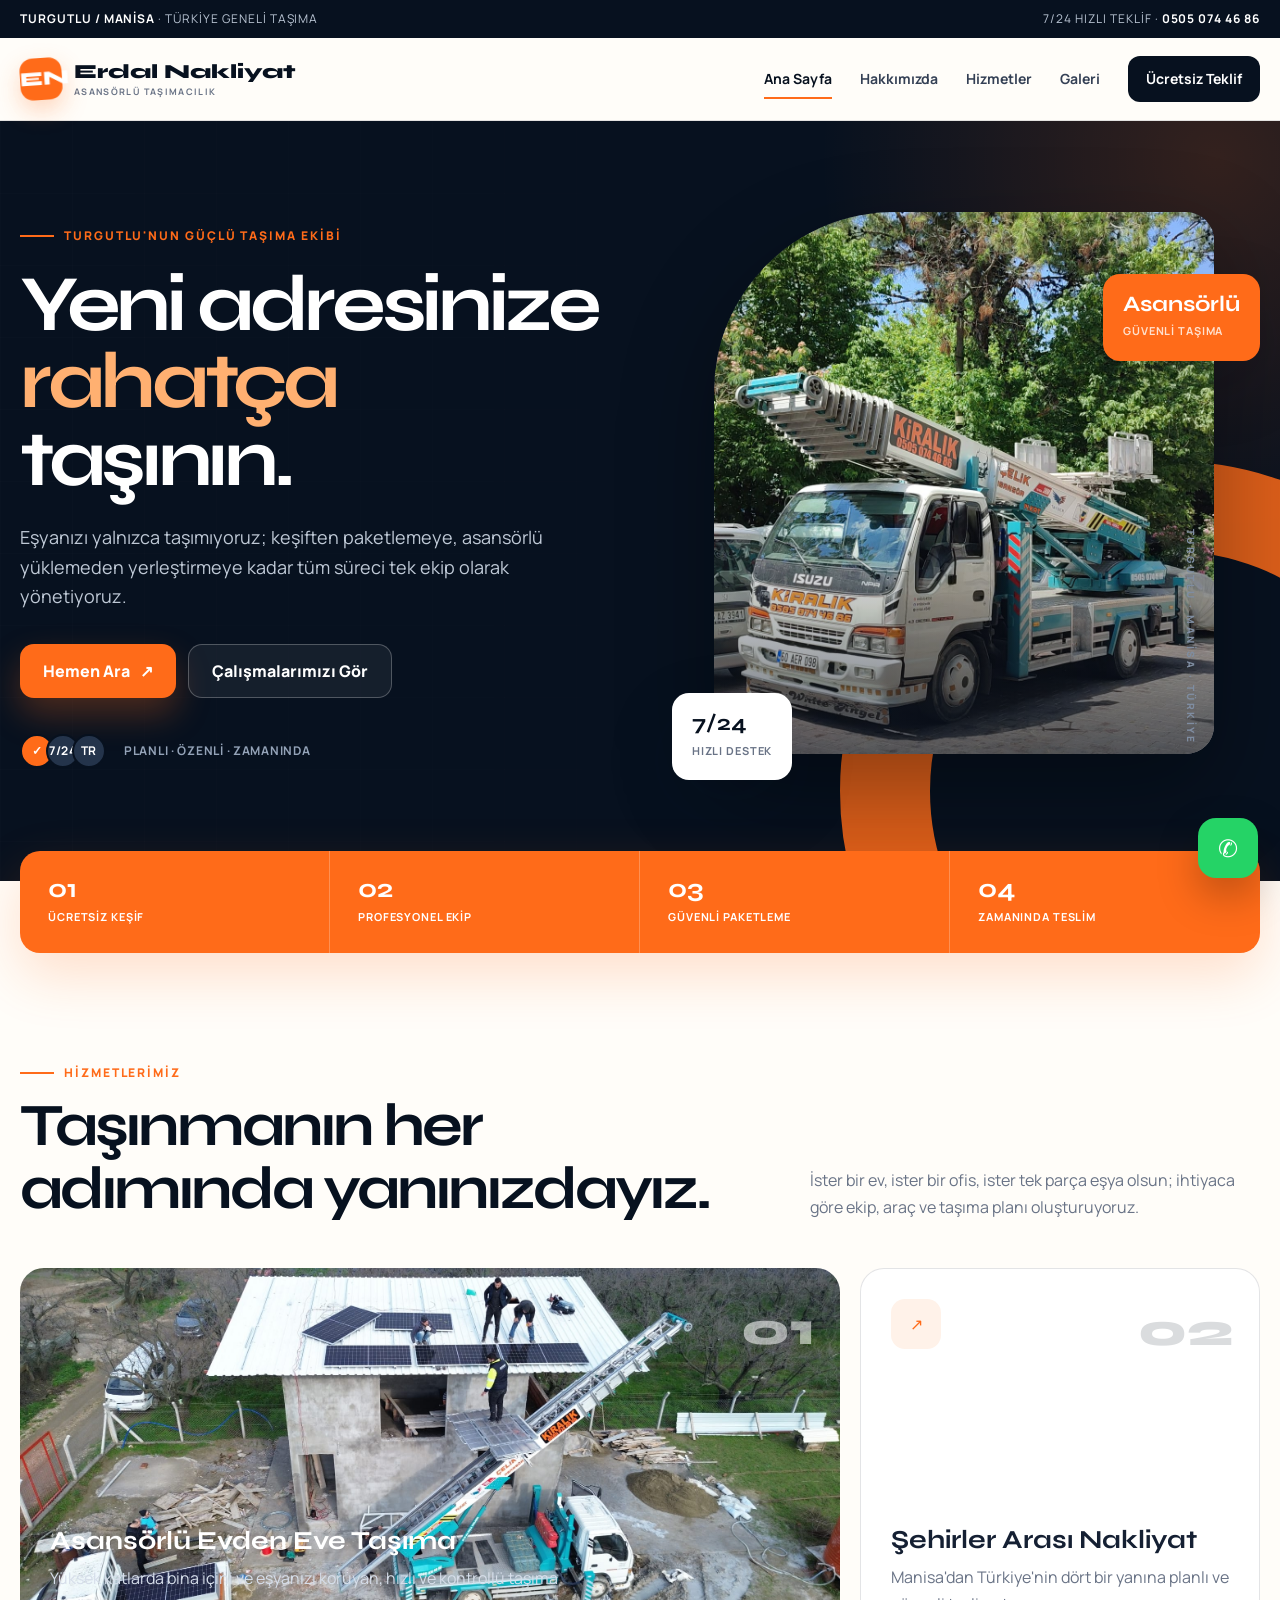
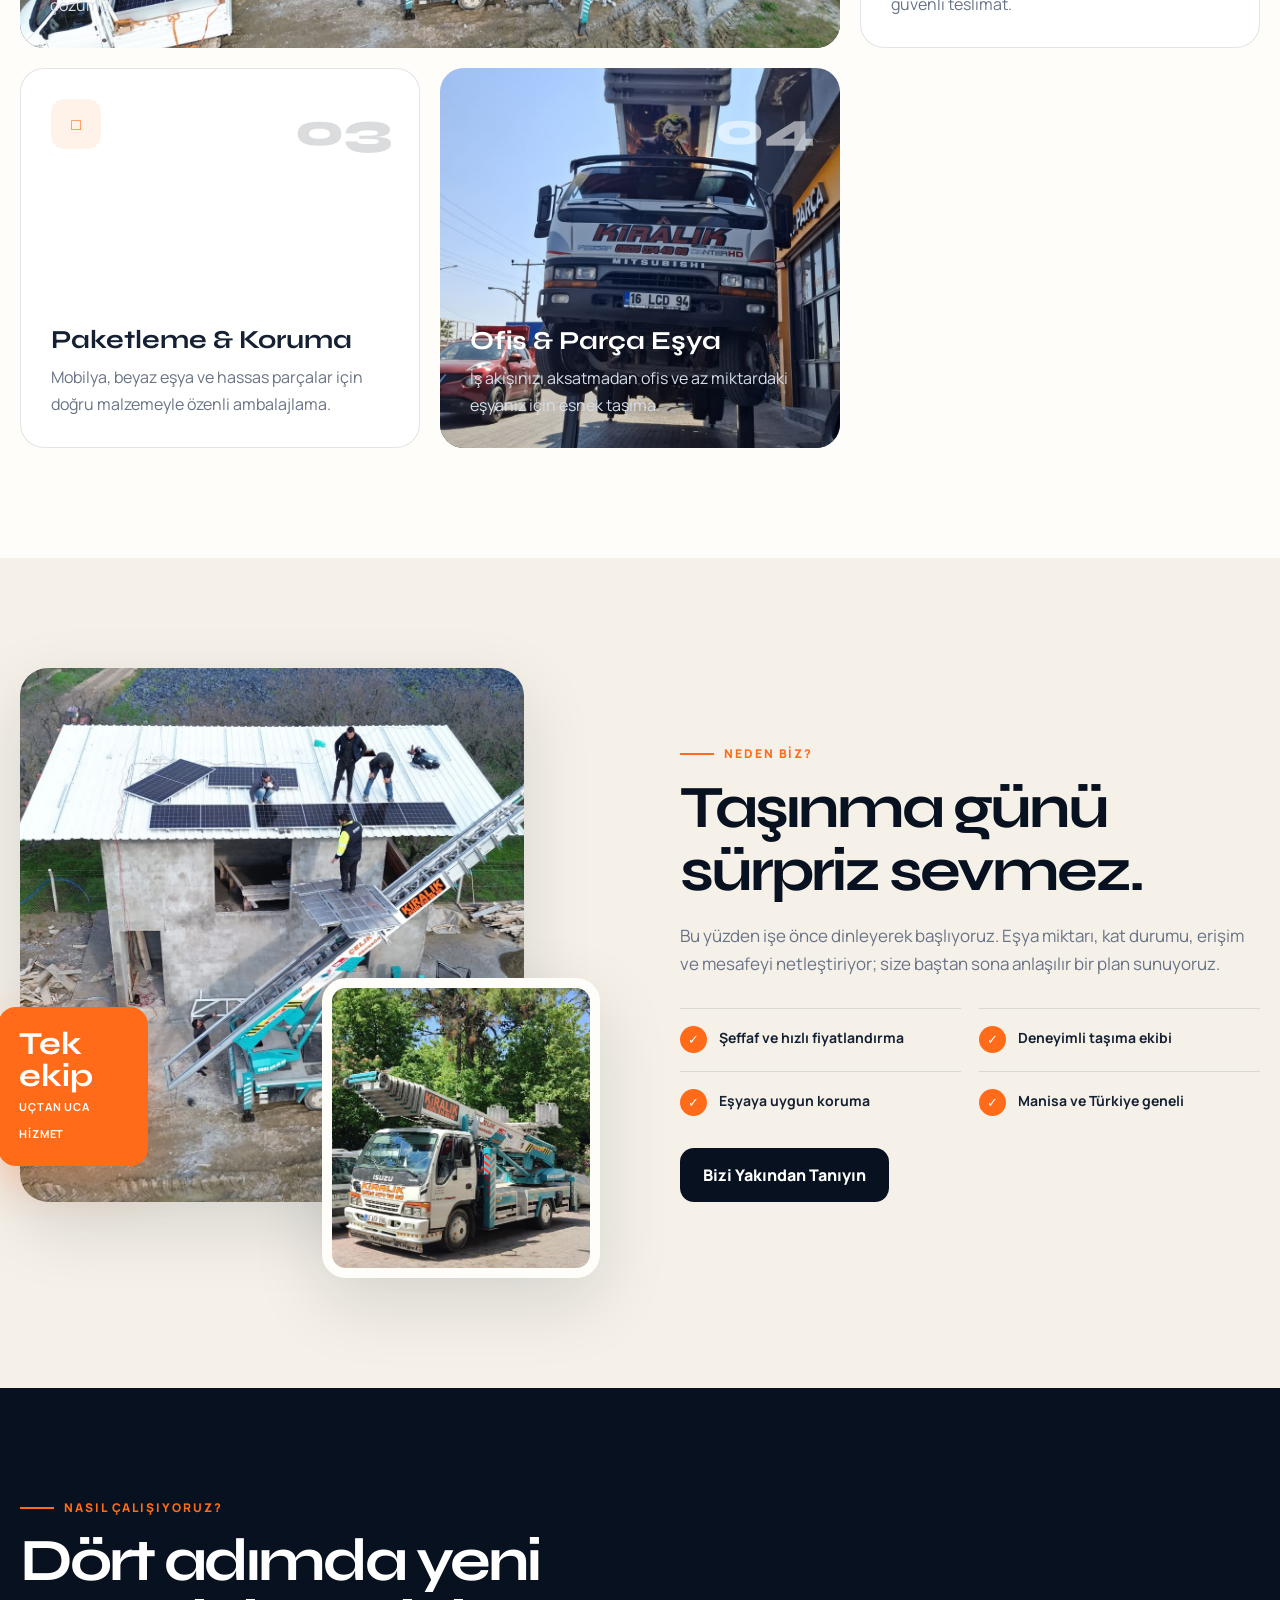
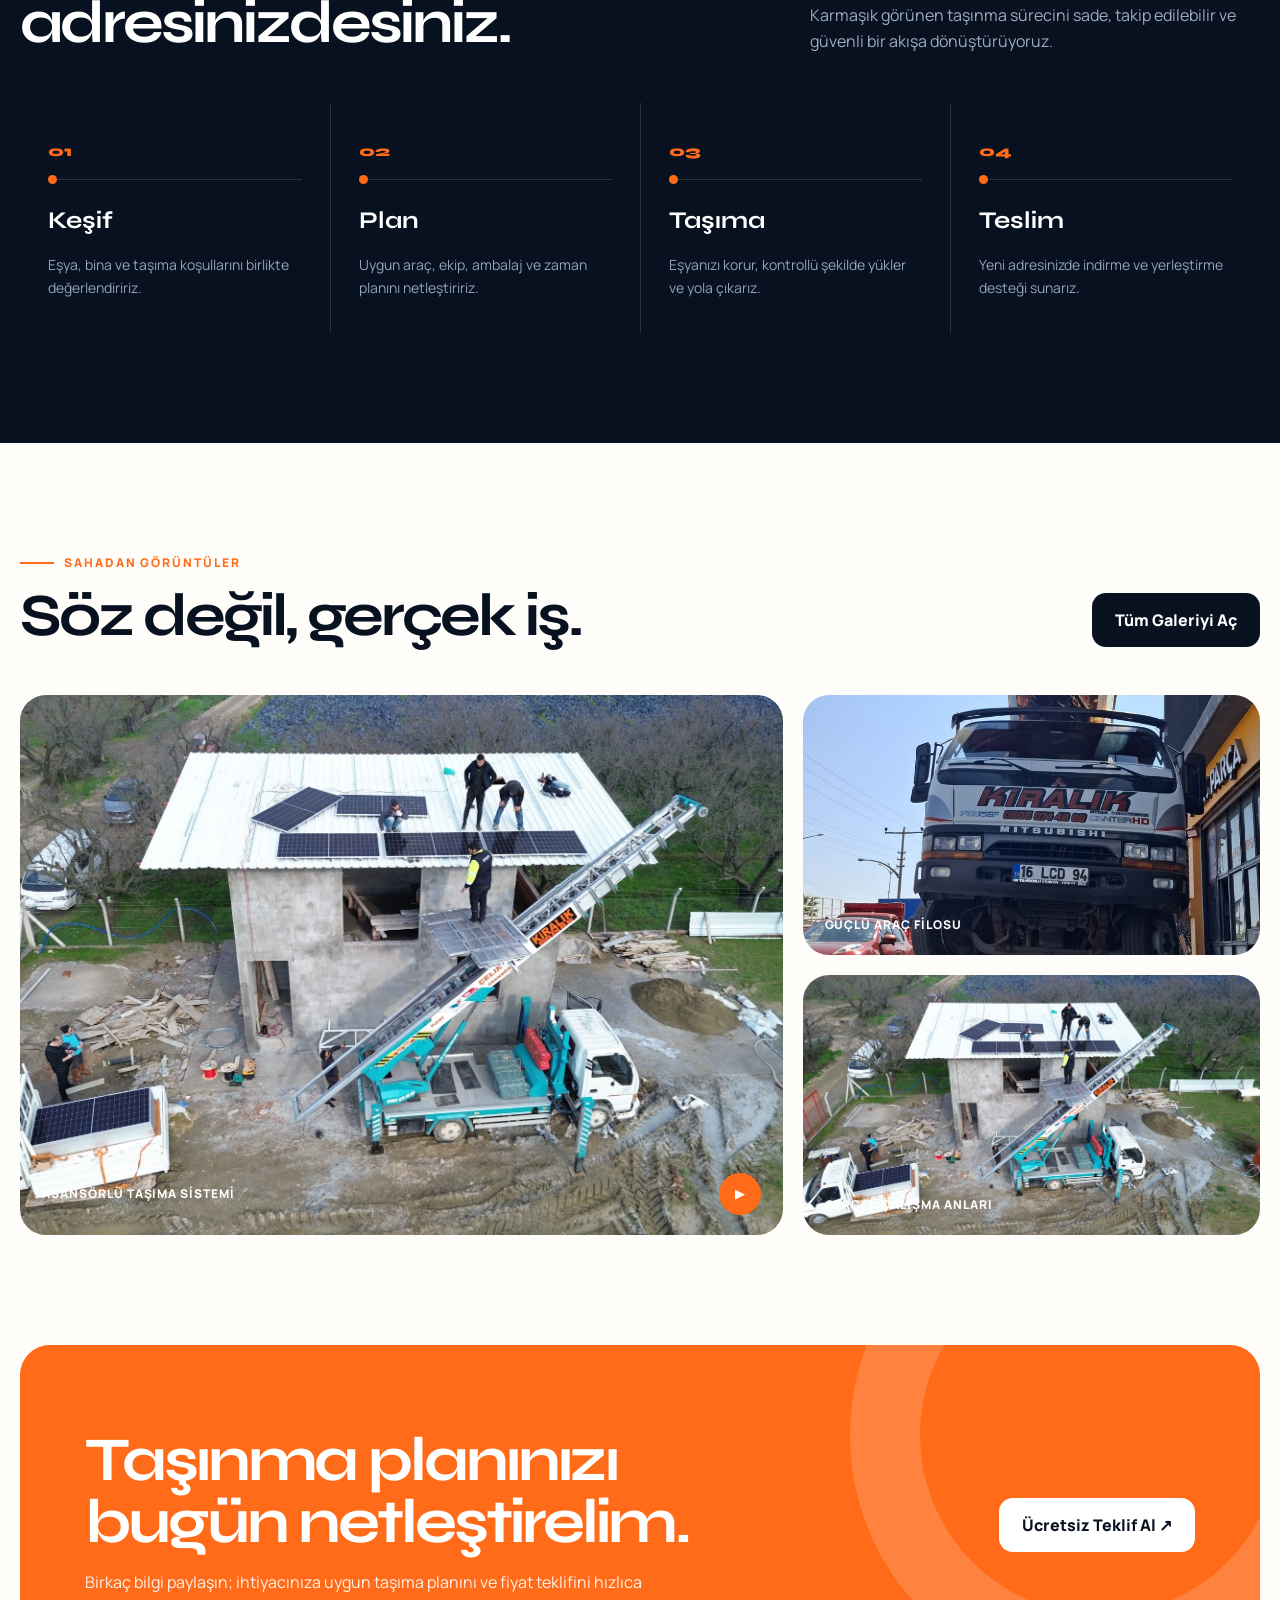
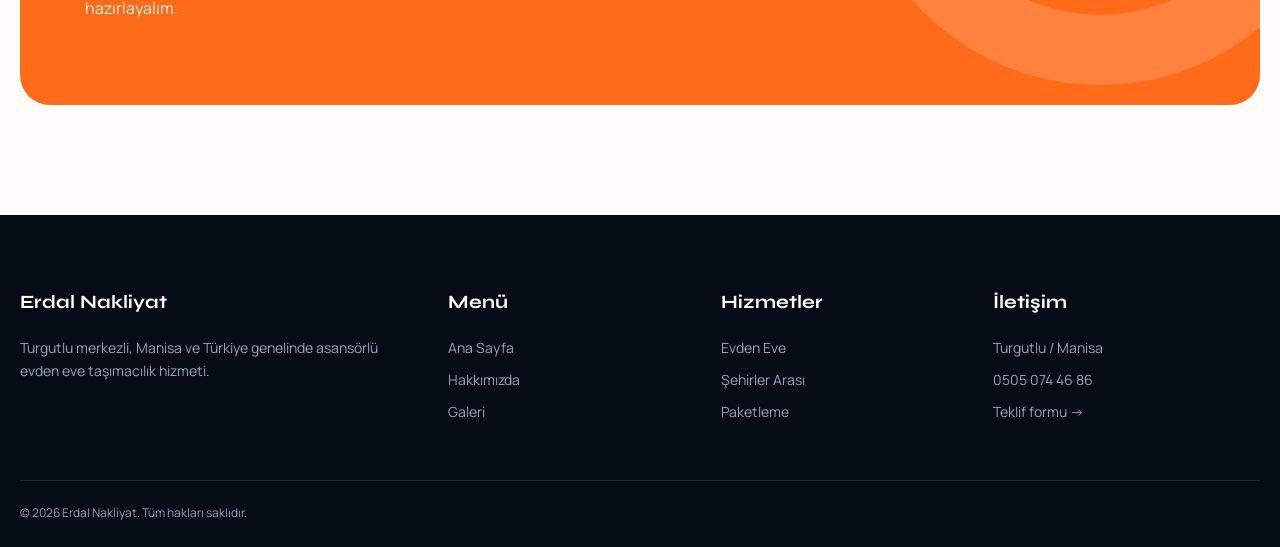
==== index.html @ 544db425 "Initial premium nakliyat website" ====
<!DOCTYPE html>
<html lang="tr">
<head>
  <meta charset="UTF-8">
  <meta name="viewport" content="width=device-width, initial-scale=1.0">
  <title>Erdal Nakliyat | Turgutlu Asansörlü Evden Eve Taşımacılık</title>
  <meta name="description" content="Turgutlu ve çevresinde asansörlü evden eve nakliyat, şehirler arası taşıma ve profesyonel paketleme hizmeti.">
  <link rel="stylesheet" href="assets/css/style.css">
</head>
<body>
  <div class="topbar">
    <div class="container">
      <span><strong>Turgutlu / Manisa</strong> · Türkiye geneli taşıma</span>
      <span>7/24 Hızlı Teklif · <strong>0505 074 46 86</strong></span>
    </div>
  </div>

  <nav class="navbar">
    <div class="container nav-inner">
      <a href="index.html" class="logo" aria-label="Erdal Nakliyat ana sayfa">
        <span class="logo-mark">EN</span>
        <span>Erdal Nakliyat<small>Asansörlü Taşımacılık</small></span>
      </a>
      <button class="nav-toggle" aria-label="Menüyü aç" aria-expanded="false">☰</button>
      <div class="menu">
        <a class="active" href="index.html">Ana Sayfa</a>
        <a href="hakkimizda.html">Hakkımızda</a>
        <a href="hizmetler.html">Hizmetler</a>
        <a href="galeri.html">Galeri</a>
        <a class="nav-cta" href="iletisim.html">Ücretsiz Teklif</a>
      </div>
    </div>
  </nav>

  <main>
    <section class="hero">
      <div class="container hero-grid">
        <div class="hero-content reveal">
          <div class="kicker">Turgutlu'nun güçlü taşıma ekibi</div>
          <h1>Yeni adresinize <em>rahatça</em> taşının.</h1>
          <p class="hero-copy">Eşyanızı yalnızca taşımıyoruz; keşiften paketlemeye, asansörlü yüklemeden yerleştirmeye kadar tüm süreci tek ekip olarak yönetiyoruz.</p>
          <div class="hero-actions">
            <a href="tel:+905050744686" class="btn btn-primary">Hemen Ara <span>↗</span></a>
            <a href="galeri.html" class="btn btn-outline">Çalışmalarımızı Gör</a>
          </div>
          <div class="hero-trust">
            <div class="avatar-stack" aria-hidden="true"><span>✓</span><span>7/24</span><span>TR</span></div>
            <span>Planlı · Özenli · Zamanında</span>
          </div>
        </div>

        <div class="hero-media reveal">
          <div class="hero-photo">
            <img src="assets/img/WhatsApp Image 2026-06-20 at 16.04.08.jpeg" alt="Erdal Nakliyat asansörlü taşıma aracı">
          </div>
          <div class="media-chip chip-one"><strong>7/24</strong><span>Hızlı destek</span></div>
          <div class="media-chip chip-two"><strong>Asansörlü</strong><span>Güvenli taşıma</span></div>
          <div class="vertical-label">Turgutlu · Manisa · Türkiye</div>
        </div>
      </div>
    </section>

    <div class="proof-strip">
      <div class="container proof-inner">
        <div class="proof-item"><strong>01</strong><span>Ücretsiz keşif</span></div>
        <div class="proof-item"><strong>02</strong><span>Profesyonel ekip</span></div>
        <div class="proof-item"><strong>03</strong><span>Güvenli paketleme</span></div>
        <div class="proof-item"><strong>04</strong><span>Zamanında teslim</span></div>
      </div>
    </div>

    <section class="section">
      <div class="container">
        <div class="section-head reveal">
          <div>
            <div class="eyebrow">Hizmetlerimiz</div>
            <h2>Taşınmanın her adımında yanınızdayız.</h2>
          </div>
          <p>İster bir ev, ister bir ofis, ister tek parça eşya olsun; ihtiyaca göre ekip, araç ve taşıma planı oluşturuyoruz.</p>
        </div>

        <div class="service-grid">
          <article class="service-card has-image reveal">
            <img src="assets/img/drone.jpeg" alt="Asansörlü dış cephe taşıma çalışması">
            <span class="service-no">01</span>
            <h3>Asansörlü Evden Eve Taşıma</h3>
            <p>Yüksek katlarda bina içini ve eşyanızı koruyan, hızlı ve kontrollü taşıma çözümü.</p>
          </article>
          <article class="service-card reveal">
            <span class="service-no">02</span>
            <div class="service-icon">↗</div>
            <h3>Şehirler Arası Nakliyat</h3>
            <p>Manisa'dan Türkiye'nin dört bir yanına planlı ve güvenli teslimat.</p>
          </article>
          <article class="service-card reveal">
            <span class="service-no">03</span>
            <div class="service-icon">□</div>
            <h3>Paketleme & Koruma</h3>
            <p>Mobilya, beyaz eşya ve hassas parçalar için doğru malzemeyle özenli ambalajlama.</p>
          </article>
          <article class="service-card has-image reveal">
            <img src="assets/img/WhatsApp Image 2026-06-20 at 16.00.50.jpeg" alt="Asansörlü nakliyat aracı çalışma anı">
            <span class="service-no">04</span>
            <h3>Ofis & Parça Eşya</h3>
            <p>İş akışınızı aksatmadan ofis ve az miktardaki eşyanız için esnek taşıma.</p>
          </article>
        </div>
      </div>
    </section>

    <section class="section section-soft">
      <div class="container split">
        <div class="visual-stack reveal">
          <div class="visual-main"><img src="assets/img/drone.jpeg" alt="Erdal Nakliyat saha çalışması"></div>
          <div class="visual-small"><img src="assets/img/WhatsApp Image 2026-06-20 at 16.04.08.jpeg" alt="Asansörlü nakliyat aracı"></div>
          <div class="experience-tag"><strong>Tek ekip</strong><span>Uçtan uca hizmet</span></div>
        </div>
        <div class="text-block reveal">
          <div class="eyebrow">Neden biz?</div>
          <h2>Taşınma günü sürpriz sevmez.</h2>
          <p>Bu yüzden işe önce dinleyerek başlıyoruz. Eşya miktarı, kat durumu, erişim ve mesafeyi netleştiriyor; size baştan sona anlaşılır bir plan sunuyoruz.</p>
          <div class="feature-list">
            <div class="feature"><i>✓</i><strong>Şeffaf ve hızlı fiyatlandırma</strong></div>
            <div class="feature"><i>✓</i><strong>Deneyimli taşıma ekibi</strong></div>
            <div class="feature"><i>✓</i><strong>Eşyaya uygun koruma</strong></div>
            <div class="feature"><i>✓</i><strong>Manisa ve Türkiye geneli</strong></div>
          </div>
          <a href="hakkimizda.html" class="btn btn-dark" style="margin-top:32px">Bizi Yakından Tanıyın</a>
        </div>
      </div>
    </section>

    <section class="section section-dark">
      <div class="container">
        <div class="section-head reveal">
          <div>
            <div class="eyebrow">Nasıl çalışıyoruz?</div>
            <h2>Dört adımda yeni adresinizdesiniz.</h2>
          </div>
          <p>Karmaşık görünen taşınma sürecini sade, takip edilebilir ve güvenli bir akışa dönüştürüyoruz.</p>
        </div>
        <div class="process-grid">
          <article class="process-card reveal"><span class="process-no">01</span><h3>Keşif</h3><p>Eşya, bina ve taşıma koşullarını birlikte değerlendiririz.</p></article>
          <article class="process-card reveal"><span class="process-no">02</span><h3>Plan</h3><p>Uygun araç, ekip, ambalaj ve zaman planını netleştiririz.</p></article>
          <article class="process-card reveal"><span class="process-no">03</span><h3>Taşıma</h3><p>Eşyanızı korur, kontrollü şekilde yükler ve yola çıkarız.</p></article>
          <article class="process-card reveal"><span class="process-no">04</span><h3>Teslim</h3><p>Yeni adresinizde indirme ve yerleştirme desteği sunarız.</p></article>
        </div>
      </div>
    </section>

    <section class="section">
      <div class="container">
        <div class="section-head reveal">
          <div><div class="eyebrow">Sahadan görüntüler</div><h2>Söz değil, gerçek iş.</h2></div>
          <a href="galeri.html" class="btn btn-dark">Tüm Galeriyi Aç</a>
        </div>
        <div class="media-showcase reveal">
          <div class="media-large">
            <video muted loop autoplay playsinline poster="assets/img/drone.jpeg"><source src="assets/video/araclar.mp4" type="video/mp4"></video>
            <div class="media-caption"><span>Asansörlü taşıma sistemi</span><span class="play-dot">▶</span></div>
          </div>
          <div class="media-column">
            <div class="media-side"><img src="assets/img/WhatsApp Image 2026-06-20 at 16.00.50.jpeg" alt="Saha çalışması"><div class="media-caption"><span>Güçlü araç filosu</span></div></div>
            <div class="media-side"><video muted loop autoplay playsinline poster="assets/img/drone.jpeg"><source src="assets/video/tasima6.mp4" type="video/mp4"></video><div class="media-caption"><span>Gerçek çalışma anları</span></div></div>
          </div>
        </div>
      </div>
    </section>

    <section class="section" style="padding-top:0">
      <div class="container cta reveal">
        <div>
          <h2>Taşınma planınızı bugün netleştirelim.</h2>
          <p>Birkaç bilgi paylaşın; ihtiyacınıza uygun taşıma planını ve fiyat teklifini hızlıca hazırlayalım.</p>
        </div>
        <a href="iletisim.html" class="btn">Ücretsiz Teklif Al ↗</a>
      </div>
    </section>
  </main>

  <footer class="footer">
    <div class="container footer-grid">
      <div><h3>Erdal Nakliyat</h3><p>Turgutlu merkezli, Manisa ve Türkiye genelinde asansörlü evden eve taşımacılık hizmeti.</p></div>
      <div><h3>Menü</h3><a href="index.html">Ana Sayfa</a><a href="hakkimizda.html">Hakkımızda</a><a href="galeri.html">Galeri</a></div>
      <div><h3>Hizmetler</h3><a href="hizmetler.html">Evden Eve</a><a href="hizmetler.html">Şehirler Arası</a><a href="hizmetler.html">Paketleme</a></div>
      <div><h3>İletişim</h3><p>Turgutlu / Manisa</p><a href="tel:+905050744686">0505 074 46 86</a><a href="iletisim.html">Teklif formu →</a></div>
    </div>
    <div class="container copyright">© 2026 Erdal Nakliyat. Tüm hakları saklıdır.</div>
  </footer>

  <a class="whatsapp-float" href="https://wa.me/905050744686" target="_blank" rel="noopener" aria-label="WhatsApp ile iletişim">✆</a>
  <script src="assets/js/main.js"></script>
</body>
</html>
---- assets/css/style.css ----
@import url('https://fonts.googleapis.com/css2?family=Manrope:wght@400;500;600;700;800&family=Syne:wght@600;700;800&display=swap');

:root{
  --ink:#07111f;
  --navy:#0b1b30;
  --orange:#ff6b19;
  --orange-light:#ffb071;
  --cream:#f5f1e9;
  --paper:#fffdf9;
  --white:#fff;
  --text:#152033;
  --muted:#697386;
  --line:rgba(7,17,31,.11);
  --shadow:0 24px 70px rgba(7,17,31,.13);
}

*{box-sizing:border-box;margin:0;padding:0}
html{scroll-behavior:smooth}
body{
  font-family:"Manrope",Arial,sans-serif;
  color:var(--text);
  background:var(--paper);
  line-height:1.65;
  overflow-x:hidden;
}
body.menu-open{overflow:hidden}
a{text-decoration:none;color:inherit}
img,video{display:block;max-width:100%}
button,input,textarea{font:inherit}
.container{width:min(1240px,calc(100% - 40px));margin-inline:auto}
.display{font-family:"Syne",Arial,sans-serif;letter-spacing:-.045em}

.topbar{
  background:var(--ink);
  color:#b9c4d3;
  font-size:12px;
  letter-spacing:.08em;
  text-transform:uppercase;
}
.topbar .container{
  min-height:38px;
  display:flex;
  align-items:center;
  justify-content:space-between;
  gap:20px;
}
.topbar strong{color:var(--white)}

.navbar{
  position:sticky;
  top:0;
  z-index:100;
  background:rgba(255,253,249,.88);
  border-bottom:1px solid var(--line);
  backdrop-filter:blur(18px);
}
.nav-inner{
  min-height:82px;
  display:flex;
  align-items:center;
  justify-content:space-between;
  gap:28px;
}
.logo{
  display:flex;
  align-items:center;
  gap:12px;
  color:var(--ink);
  font-family:"Syne",Arial,sans-serif;
  font-size:20px;
  font-weight:800;
  line-height:1;
}
.logo-mark{
  width:42px;
  height:42px;
  border-radius:13px;
  display:grid;
  place-items:center;
  color:#fff;
  background:var(--orange);
  box-shadow:0 10px 25px rgba(255,107,25,.28);
  transform:rotate(-4deg);
}
.logo small{
  display:block;
  margin-top:5px;
  color:var(--muted);
  font-family:"Manrope",Arial,sans-serif;
  font-size:9px;
  font-weight:700;
  letter-spacing:.15em;
  text-transform:uppercase;
}
.menu{display:flex;align-items:center;gap:28px}
.menu a{
  position:relative;
  color:#344055;
  font-size:14px;
  font-weight:700;
}
.menu a:not(.nav-cta)::after{
  content:"";
  position:absolute;
  left:0;
  right:100%;
  bottom:-8px;
  height:2px;
  background:var(--orange);
  transition:.25s ease;
}
.menu a:hover,.menu a.active{color:var(--ink)}
.menu a:hover::after,.menu a.active::after{right:0}
.menu .nav-cta{
  padding:11px 18px;
  border-radius:12px;
  color:#fff;
  background:var(--ink);
}
.nav-toggle{
  display:none;
  width:44px;
  height:44px;
  border:1px solid var(--line);
  border-radius:12px;
  color:var(--ink);
  background:#fff;
  font-size:22px;
  cursor:pointer;
}

.hero{
  position:relative;
  min-height:760px;
  display:flex;
  align-items:center;
  overflow:hidden;
  color:#fff;
  background:
    radial-gradient(circle at 95% 5%,rgba(255,107,25,.18),transparent 28%),
    var(--ink);
}
.hero::before{
  content:"";
  position:absolute;
  inset:0;
  opacity:.26;
  background-image:linear-gradient(rgba(255,255,255,.04) 1px,transparent 1px),linear-gradient(90deg,rgba(255,255,255,.04) 1px,transparent 1px);
  background-size:72px 72px;
  mask-image:linear-gradient(90deg,#000,transparent 70%);
}
.hero::after{
  content:"";
  position:absolute;
  width:480px;
  height:480px;
  right:-220px;
  bottom:-240px;
  border:90px solid var(--orange);
  border-radius:50%;
  opacity:.85;
}
.hero-grid{
  position:relative;
  z-index:2;
  display:grid;
  grid-template-columns:1.02fr .98fr;
  align-items:center;
  gap:64px;
  padding:88px 0 96px;
}
.kicker,.eyebrow{
  display:flex;
  align-items:center;
  gap:10px;
  color:var(--orange);
  font-size:12px;
  font-weight:800;
  letter-spacing:.16em;
  text-transform:uppercase;
}
.kicker::before,.eyebrow::before{
  content:"";
  width:34px;
  height:2px;
  background:currentColor;
}
.hero h1{
  max-width:720px;
  margin:20px 0 24px;
  font-family:"Syne",Arial,sans-serif;
  font-size:clamp(50px,6.2vw,84px);
  line-height:.98;
  letter-spacing:-.055em;
}
.hero h1 em{color:var(--orange-light);font-style:normal}
.hero-copy{
  max-width:620px;
  color:#bfc9d6;
  font-size:18px;
}
.hero-actions{display:flex;gap:12px;flex-wrap:wrap;margin-top:32px}
.btn{
  display:inline-flex;
  align-items:center;
  justify-content:center;
  gap:10px;
  min-height:54px;
  padding:0 23px;
  border:0;
  border-radius:14px;
  font-weight:800;
  cursor:pointer;
  transition:transform .25s ease,box-shadow .25s ease,background .25s ease;
}
.btn:hover{transform:translateY(-3px)}
.btn-primary{
  color:#fff;
  background:var(--orange);
  box-shadow:0 16px 35px rgba(255,107,25,.28);
}
.btn-dark{color:#fff;background:var(--ink)}
.btn-outline{color:#fff;border:1px solid rgba(255,255,255,.25);background:rgba(255,255,255,.06)}
.hero-trust{
  display:flex;
  align-items:center;
  gap:18px;
  margin-top:36px;
  color:#94a3b8;
  font-size:12px;
  font-weight:700;
  letter-spacing:.06em;
  text-transform:uppercase;
}
.avatar-stack{display:flex}
.avatar-stack span{
  width:34px;height:34px;
  display:grid;place-items:center;
  margin-left:-8px;
  border:2px solid var(--ink);
  border-radius:50%;
  color:#fff;
  background:#24344b;
}
.avatar-stack span:first-child{margin-left:0;background:var(--orange)}

.hero-media{position:relative;min-height:570px}
.hero-photo{
  position:absolute;
  inset:0 46px 28px 30px;
  border-radius:180px 28px 28px 28px;
  overflow:hidden;
  background:#14253c;
  box-shadow:0 35px 90px rgba(0,0,0,.35);
}
.hero-photo img{width:100%;height:100%;object-fit:cover}
.hero-photo::after{
  content:"";
  position:absolute;
  inset:0;
  background:linear-gradient(180deg,transparent 55%,rgba(7,17,31,.62));
}
.media-chip{
  position:absolute;
  z-index:3;
  padding:18px 20px;
  border-radius:17px;
  color:var(--ink);
  background:#fff;
  box-shadow:var(--shadow);
}
.media-chip strong{display:block;font-family:"Syne",Arial,sans-serif;font-size:22px;line-height:1.1}
.media-chip span{color:var(--muted);font-size:11px;font-weight:700;text-transform:uppercase;letter-spacing:.08em}
.chip-one{left:-12px;bottom:2px}
.chip-two{right:0;top:62px;background:var(--orange);color:#fff}
.chip-two span{color:#ffe0cd}
.vertical-label{
  position:absolute;
  right:-38px;
  bottom:138px;
  color:#7f8da1;
  font-size:10px;
  font-weight:800;
  letter-spacing:.25em;
  text-transform:uppercase;
  transform:rotate(90deg);
}

.proof-strip{position:relative;z-index:4;margin-top:-30px}
.proof-inner{
  display:grid;
  grid-template-columns:repeat(4,1fr);
  color:#fff;
  background:var(--orange);
  border-radius:20px;
  box-shadow:0 22px 55px rgba(255,107,25,.2);
}
.proof-item{padding:25px 28px;border-right:1px solid rgba(255,255,255,.25)}
.proof-item:last-child{border-right:0}
.proof-item strong{display:block;font-family:"Syne",Arial,sans-serif;font-size:26px;line-height:1}
.proof-item span{font-size:11px;font-weight:700;letter-spacing:.08em;text-transform:uppercase}

.section{padding:110px 0}
.section-soft{background:var(--cream)}
.section-dark{color:#fff;background:var(--ink)}
.section-head{
  display:flex;
  align-items:end;
  justify-content:space-between;
  gap:40px;
  margin-bottom:48px;
}
.section-head > div{max-width:760px}
.section-head h2,.text-block h2,.page-header h1{
  margin-top:12px;
  color:var(--ink);
  font-family:"Syne",Arial,sans-serif;
  font-size:clamp(38px,5vw,60px);
  line-height:1.04;
  letter-spacing:-.05em;
}
.section-head p{max-width:450px;color:var(--muted)}
.section-dark .section-head h2{color:#fff}
.section-dark .section-head p{color:#9eacbd}

.service-grid{display:grid;grid-template-columns:repeat(3,1fr);gap:20px}
.service-card{
  position:relative;
  min-height:380px;
  padding:30px;
  display:flex;
  flex-direction:column;
  justify-content:flex-end;
  overflow:hidden;
  border:1px solid var(--line);
  border-radius:24px;
  background:#fff;
  transition:.35s ease;
}
.service-card:first-child{grid-column:span 2}
.service-card:hover{transform:translateY(-7px);box-shadow:var(--shadow)}
.service-card.has-image{color:#fff;border:0}
.service-card.has-image img{
  position:absolute;inset:0;width:100%;height:100%;object-fit:cover;
  transition:transform .6s ease;
}
.service-card.has-image:hover img{transform:scale(1.04)}
.service-card.has-image::after{
  content:"";position:absolute;inset:0;
  background:linear-gradient(180deg,rgba(7,17,31,.04),rgba(7,17,31,.88));
}
.service-card > *{position:relative;z-index:2}
.service-no{
  position:absolute;top:24px;right:26px;
  color:rgba(7,17,31,.15);
  font-family:"Syne",Arial,sans-serif;font-size:46px;font-weight:800;
}
.has-image .service-no{color:rgba(255,255,255,.55)}
.service-icon{
  width:50px;height:50px;display:grid;place-items:center;
  margin-bottom:auto;border-radius:14px;color:var(--orange);background:#fff2e9;
}
.service-card h3{font-family:"Syne",Arial,sans-serif;font-size:26px;line-height:1.15;margin-bottom:9px}
.service-card p{max-width:520px;color:var(--muted)}
.service-card.has-image p{color:#d6deea}

.split{
  display:grid;
  grid-template-columns:1fr 1fr;
  align-items:center;
  gap:80px;
}
.visual-stack{position:relative;min-height:610px}
.visual-main{
  position:absolute;
  inset:0 76px 76px 0;
  border-radius:28px;
  overflow:hidden;
  box-shadow:var(--shadow);
}
.visual-main img,.visual-small img{width:100%;height:100%;object-fit:cover}
.visual-small{
  position:absolute;
  right:0;bottom:0;
  width:48%;height:300px;
  overflow:hidden;border:10px solid var(--paper);border-radius:24px;
  box-shadow:var(--shadow);
}
.experience-tag{
  position:absolute;left:-22px;bottom:112px;
  width:150px;padding:21px;border-radius:18px;
  color:#fff;background:var(--orange);
  box-shadow:0 18px 45px rgba(255,107,25,.3);
}
.experience-tag strong{display:block;font-family:"Syne",Arial,sans-serif;font-size:32px;line-height:1}
.experience-tag span{font-size:11px;font-weight:700;text-transform:uppercase;letter-spacing:.08em}
.text-block .eyebrow{margin-bottom:14px}
.text-block p{margin-top:20px;color:var(--muted);font-size:17px}
.feature-list{display:grid;grid-template-columns:1fr 1fr;gap:18px;margin-top:30px}
.feature{
  display:flex;gap:12px;align-items:flex-start;
  padding-top:17px;border-top:1px solid var(--line);
}
.feature i{
  flex:0 0 27px;width:27px;height:27px;
  display:grid;place-items:center;border-radius:50%;
  color:#fff;background:var(--orange);font-style:normal;font-size:13px;
}
.feature strong{font-size:14px}

.process-grid{display:grid;grid-template-columns:repeat(4,1fr);gap:0}
.process-card{position:relative;padding:34px 28px;border-left:1px solid rgba(255,255,255,.14)}
.process-card:first-child{border-left:0}
.process-no{color:var(--orange);font-family:"Syne",Arial,sans-serif;font-size:15px;font-weight:800}
.process-card h3{margin:38px 0 12px;font-family:"Syne",Arial,sans-serif;font-size:24px}
.process-card p{color:#94a3b8;font-size:14px}
.process-card::before{
  content:"";position:absolute;left:28px;top:76px;width:calc(100% - 56px);height:1px;background:rgba(255,255,255,.14);
}
.process-card::after{
  content:"";position:absolute;left:28px;top:72px;width:9px;height:9px;border-radius:50%;background:var(--orange);
}

.media-showcase{display:grid;grid-template-columns:1.25fr .75fr;gap:20px}
.media-large,.media-side{position:relative;overflow:hidden;border-radius:26px;background:#14253c}
.media-large{height:540px}
.media-side{height:260px}
.media-column{display:grid;gap:20px}
.media-showcase img,.media-showcase video{width:100%;height:100%;object-fit:cover}
.media-caption{
  position:absolute;left:22px;right:22px;bottom:20px;
  display:flex;align-items:center;justify-content:space-between;
  color:#fff;font-size:12px;font-weight:800;text-transform:uppercase;letter-spacing:.08em;
}
.play-dot{width:42px;height:42px;display:grid;place-items:center;border-radius:50%;background:var(--orange)}

.cta{
  position:relative;
  min-height:360px;
  padding:65px;
  display:flex;
  align-items:center;
  justify-content:space-between;
  gap:40px;
  overflow:hidden;
  border-radius:30px;
  color:#fff;
  background:var(--orange);
}
.cta::after{
  content:"";position:absolute;width:360px;height:360px;right:-90px;top:-160px;
  border:70px solid rgba(255,255,255,.16);border-radius:50%;
}
.cta > *{position:relative;z-index:2}
.cta h2{max-width:720px;font-family:"Syne",Arial,sans-serif;font-size:clamp(40px,5vw,62px);line-height:1;letter-spacing:-.05em}
.cta p{max-width:650px;margin-top:16px;color:#fff1e8}
.cta .btn{flex:0 0 auto;background:#fff;color:var(--ink)}

.page-header{
  position:relative;
  padding:105px 0;
  overflow:hidden;
  color:#fff;
  background:var(--ink);
}
.page-header::after{
  content:"";position:absolute;width:280px;height:280px;right:6%;top:-130px;
  border:60px solid var(--orange);border-radius:50%;
}
.page-header h1{color:#fff}
.page-header p{margin-top:14px;color:#aebccc;font-size:18px}
.breadcrumbs{color:var(--orange);font-size:11px;font-weight:800;letter-spacing:.14em;text-transform:uppercase}

.card{
  padding:30px;
  border:1px solid var(--line);
  border-radius:22px;
  background:#fff;
  box-shadow:0 14px 40px rgba(7,17,31,.06);
}
.card h3{margin-bottom:10px;font-family:"Syne",Arial,sans-serif;font-size:23px}
.card p{color:var(--muted)}
.grid-3{display:grid;grid-template-columns:repeat(3,1fr);gap:20px}
.icon{width:52px;height:52px;display:grid;place-items:center;margin-bottom:24px;border-radius:14px;color:var(--orange);background:#fff2e9;font-size:22px}

.gallery-grid{display:grid;grid-template-columns:repeat(3,1fr);gap:18px}
.gallery-item{position:relative;height:330px;overflow:hidden;border-radius:22px;background:var(--ink)}
.gallery-item:nth-child(1),.gallery-item:nth-child(5){grid-column:span 2}
.gallery-item video,.gallery-item img{width:100%;height:100%;object-fit:cover}
.gallery-item::after{content:"";position:absolute;inset:0;pointer-events:none;background:linear-gradient(180deg,transparent 60%,rgba(7,17,31,.56))}
.gallery-label{position:absolute;z-index:2;left:20px;bottom:16px;color:#fff;font-size:12px;font-weight:800;text-transform:uppercase;letter-spacing:.08em}

.contact-wrap{display:grid;grid-template-columns:.8fr 1.2fr;gap:28px}
.contact-card{color:#fff;background:var(--ink)}
.contact-card p{color:#aebccc}
.contact-row{padding:20px 0;border-bottom:1px solid rgba(255,255,255,.12)}
.contact-row:last-child{border-bottom:0}
.contact-row small{display:block;color:var(--orange);font-size:10px;font-weight:800;letter-spacing:.12em;text-transform:uppercase}
.contact-row strong{font-size:18px}
.form{display:grid;gap:15px}
.form input,.form textarea{
  width:100%;padding:16px 17px;border:1px solid var(--line);border-radius:13px;
  outline:0;color:var(--text);background:#fbfaf7;transition:.2s;
}
.form input:focus,.form textarea:focus{border-color:var(--orange);box-shadow:0 0 0 4px rgba(255,107,25,.1)}
.form textarea{min-height:160px;resize:vertical}
.map{width:100%;height:380px;margin-top:22px;border:0;border-radius:22px;filter:grayscale(.25)}

.footer{padding:72px 0 24px;color:#97a5b8;background:#050c16}
.footer-grid{display:grid;grid-template-columns:1.7fr 1fr 1fr 1.2fr;gap:50px}
.footer h3{margin-bottom:18px;color:#fff;font-family:"Syne",Arial,sans-serif}
.footer p{font-size:14px}
.footer a{display:block;margin:9px 0;font-size:14px;transition:.2s}
.footer a:hover{color:var(--orange)}
.copyright{margin-top:48px;padding-top:22px;border-top:1px solid rgba(255,255,255,.1);font-size:12px}

.whatsapp-float{
  position:fixed;z-index:999;right:22px;bottom:22px;
  width:60px;height:60px;display:grid;place-items:center;
  border-radius:18px;color:#fff;background:#25d366;
  box-shadow:0 18px 40px rgba(0,0,0,.25);
  font-size:24px;transition:.25s;
}
.whatsapp-float:hover{transform:translateY(-4px) rotate(-4deg)}
.reveal{opacity:0;transform:translateY(28px);transition:opacity .7s ease,transform .7s ease}
.reveal.visible{opacity:1;transform:none}

@media(max-width:980px){
  .nav-toggle{display:grid;place-items:center}
  .menu{
    position:fixed;inset:120px 20px auto;
    display:none;flex-direction:column;align-items:stretch;gap:4px;
    padding:18px;border:1px solid var(--line);border-radius:18px;
    background:#fff;box-shadow:var(--shadow);
  }
  .menu.show{display:flex}
  .menu a{padding:13px}
  .menu a::after{display:none}
  .hero-grid,.split{grid-template-columns:1fr}
  .hero-grid{gap:52px}
  .hero-media{min-height:540px}
  .proof-inner{grid-template-columns:1fr 1fr}
  .proof-item:nth-child(2){border-right:0}
  .proof-item:nth-child(-n+2){border-bottom:1px solid rgba(255,255,255,.25)}
  .service-grid{grid-template-columns:1fr 1fr}
  .service-card:first-child{grid-column:span 2}
  .process-grid{grid-template-columns:1fr 1fr}
  .process-card:nth-child(3){border-left:0}
  .media-showcase{grid-template-columns:1fr}
  .media-column{grid-template-columns:1fr 1fr}
  .footer-grid{grid-template-columns:1fr 1fr}
  .contact-wrap{grid-template-columns:1fr}
}

@media(max-width:680px){
  .container{width:min(100% - 28px,1240px)}
  .topbar .container{justify-content:center}
  .topbar .container span:last-child{display:none}
  .nav-inner{min-height:72px}
  .menu{inset:110px 14px auto}
  .logo{font-size:17px}.logo-mark{width:38px;height:38px}
  .hero{min-height:auto}
  .hero-grid{padding:70px 0 80px}
  .hero h1{font-size:48px}
  .hero-copy{font-size:16px}
  .hero-actions .btn{width:100%}
  .hero-trust{align-items:flex-start}
  .hero-media{min-height:460px}
  .hero-photo{inset:0 15px 30px 15px;border-radius:110px 22px 22px 22px}
  .chip-two{right:-3px;top:45px}.chip-one{left:-2px}
  .media-chip{padding:14px 16px}
  .media-chip strong{font-size:18px}
  .vertical-label{display:none}
  .proof-strip{margin-top:-18px}
  .proof-item{padding:20px 17px}
  .proof-item strong{font-size:21px}
  .section{padding:78px 0}
  .section-head{align-items:flex-start;flex-direction:column;margin-bottom:34px}
  .section-head h2,.text-block h2,.page-header h1{font-size:40px}
  .service-grid,.grid-3,.gallery-grid{grid-template-columns:1fr}
  .service-card:first-child,.gallery-item:nth-child(1),.gallery-item:nth-child(5){grid-column:auto}
  .service-card{min-height:340px}
  .split{gap:48px}
  .visual-stack{min-height:480px}
  .visual-main{inset:0 35px 55px 0}
  .visual-small{height:220px;width:52%}
  .experience-tag{left:-5px;bottom:82px;width:125px}
  .feature-list{grid-template-columns:1fr}
  .process-grid{grid-template-columns:1fr}
  .process-card{border-left:0;border-top:1px solid rgba(255,255,255,.14)}
  .process-card:first-child{border-top:0}
  .media-large{height:420px}
  .media-column{grid-template-columns:1fr}
  .cta{min-height:440px;padding:35px;align-items:flex-start;justify-content:center;flex-direction:column}
  .cta h2{font-size:42px}
  .page-header{padding:78px 0}
  .gallery-item{height:300px}
  .footer-grid{grid-template-columns:1fr;gap:32px}
}

@media(prefers-reduced-motion:reduce){
  *{scroll-behavior:auto!important;transition:none!important}
  .reveal{opacity:1;transform:none}
}
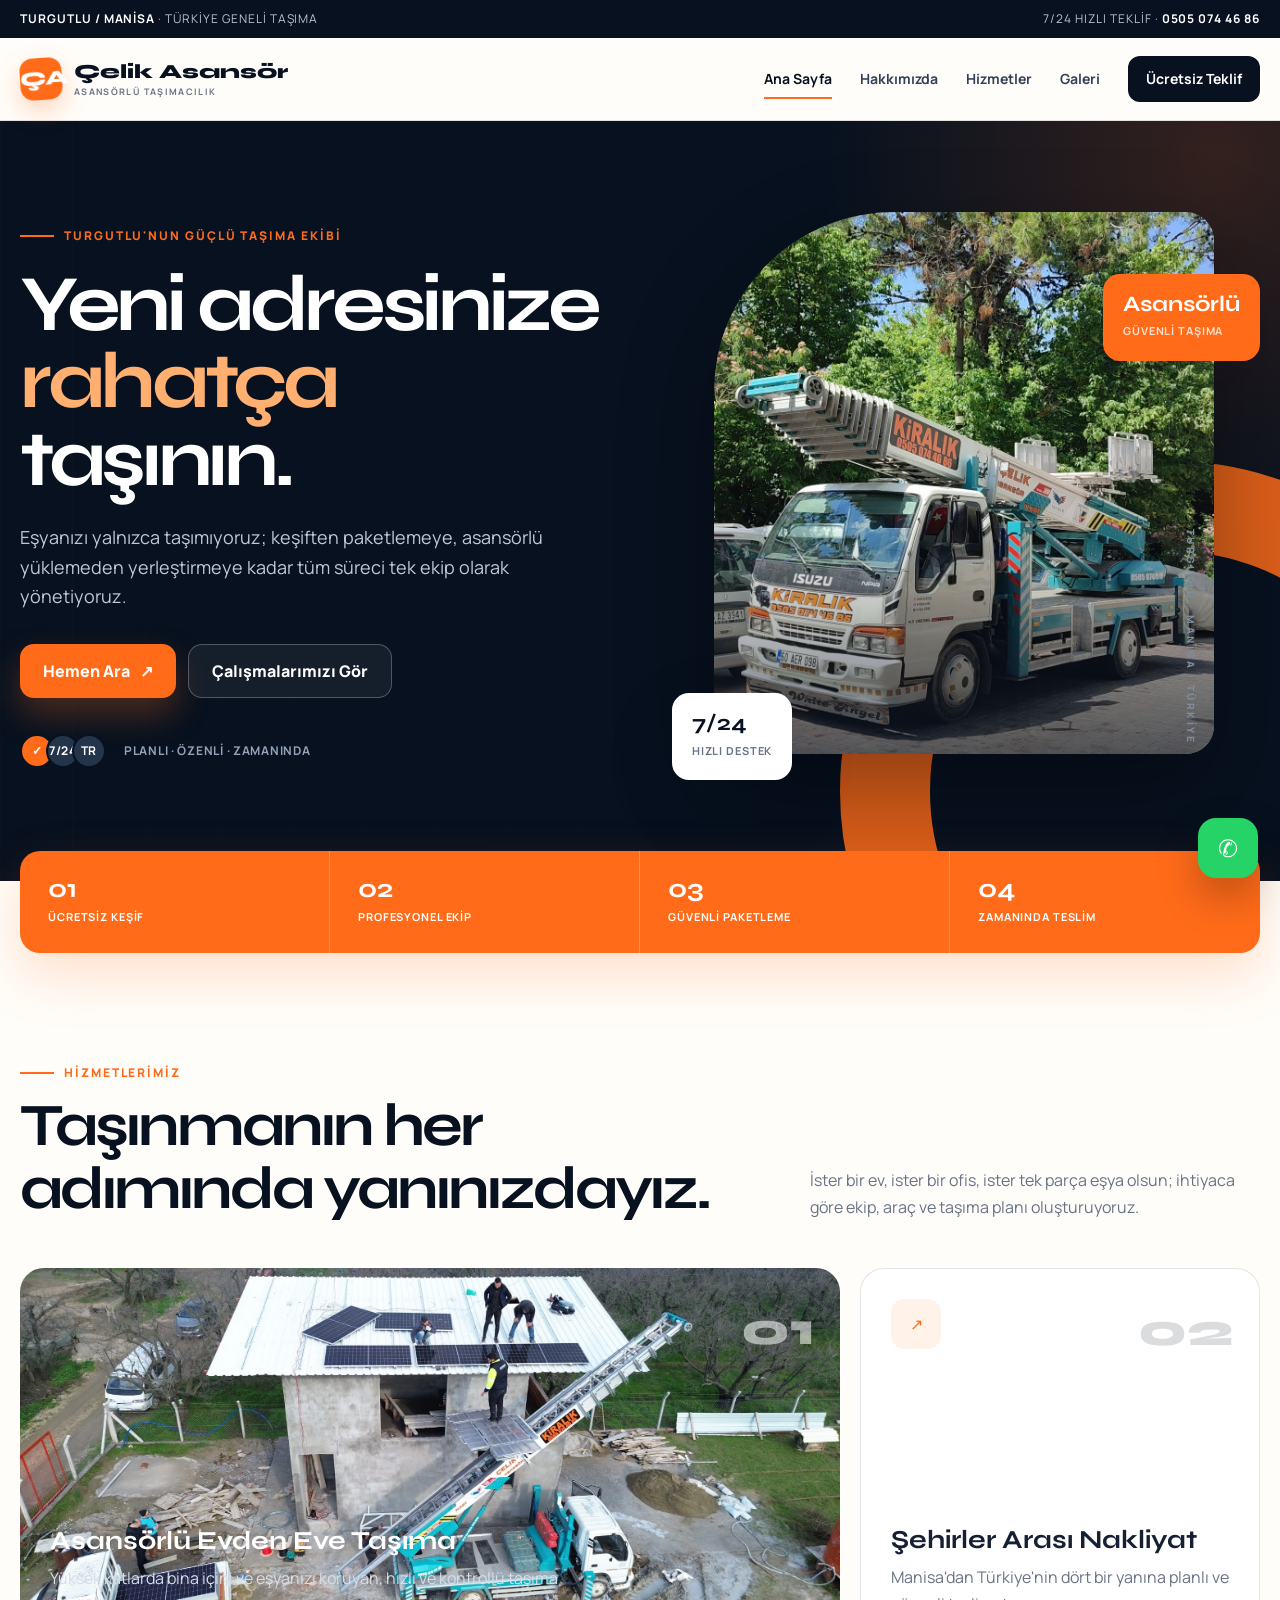
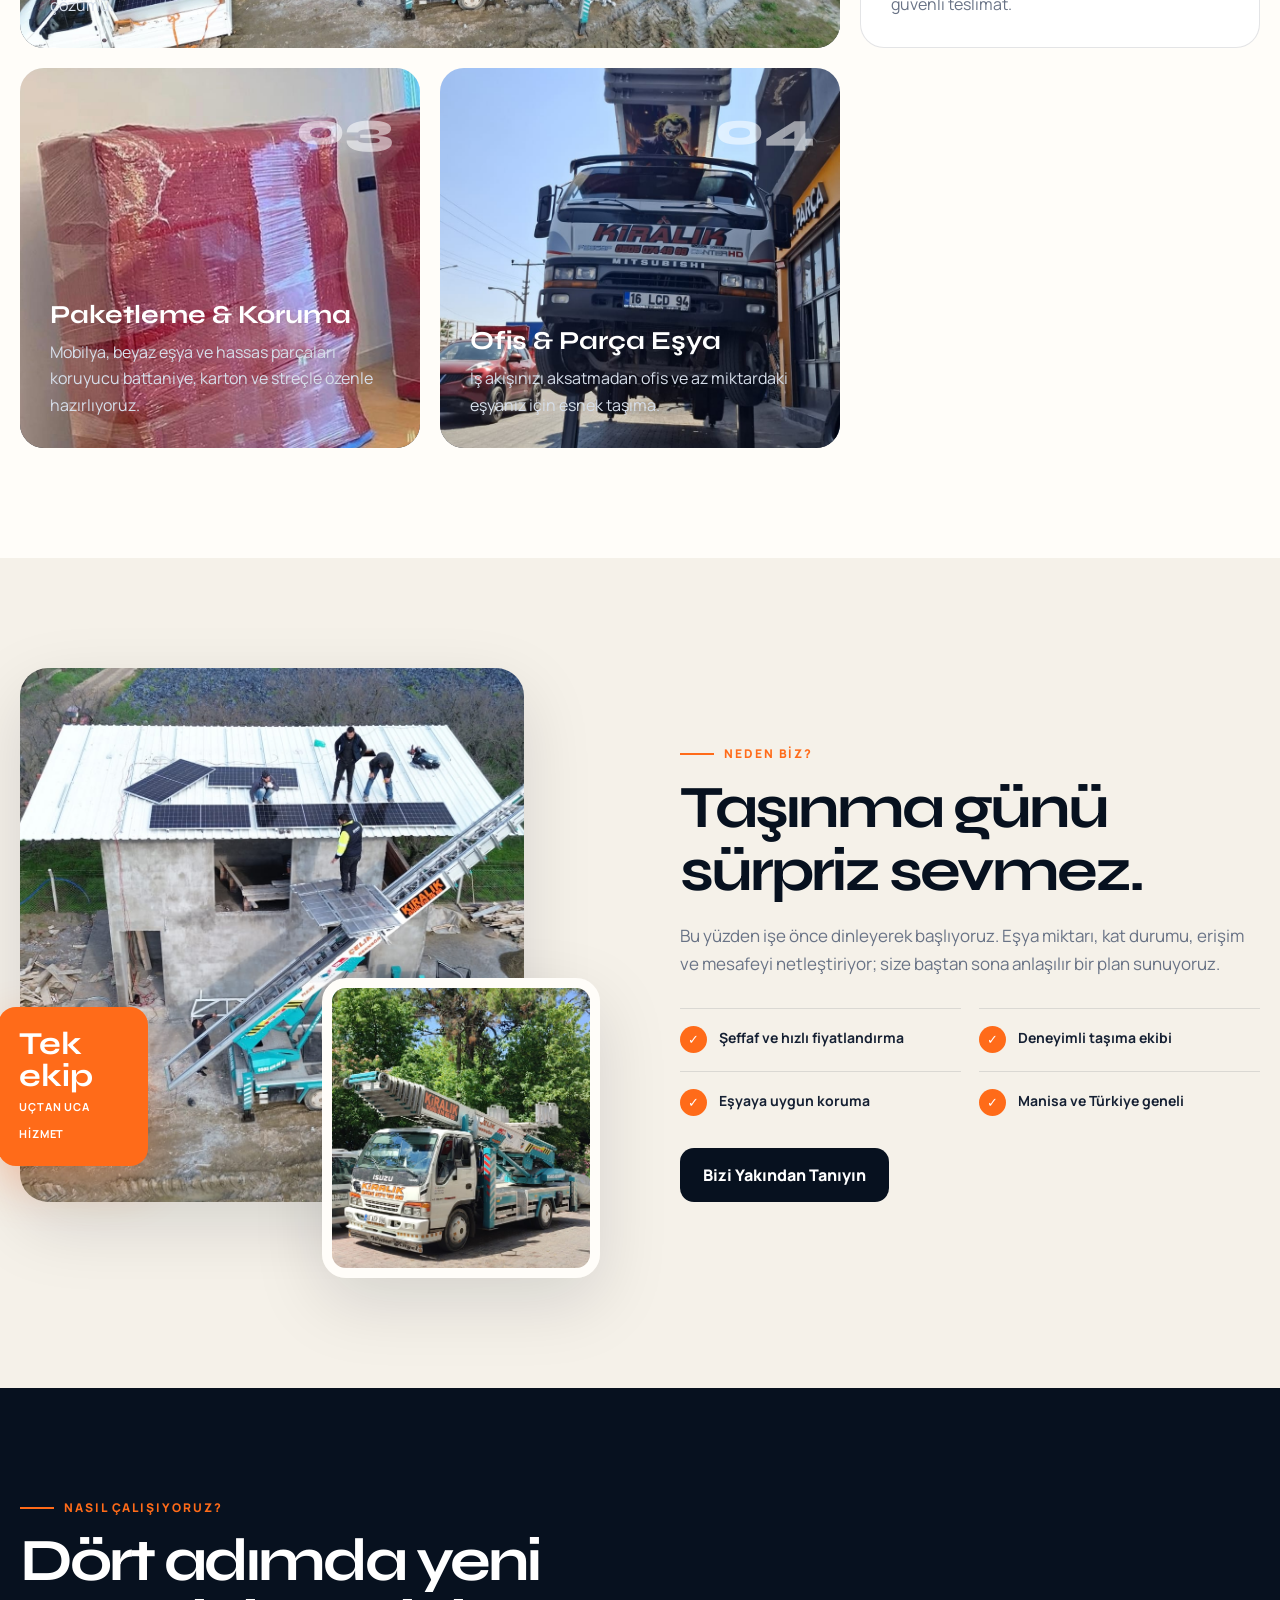
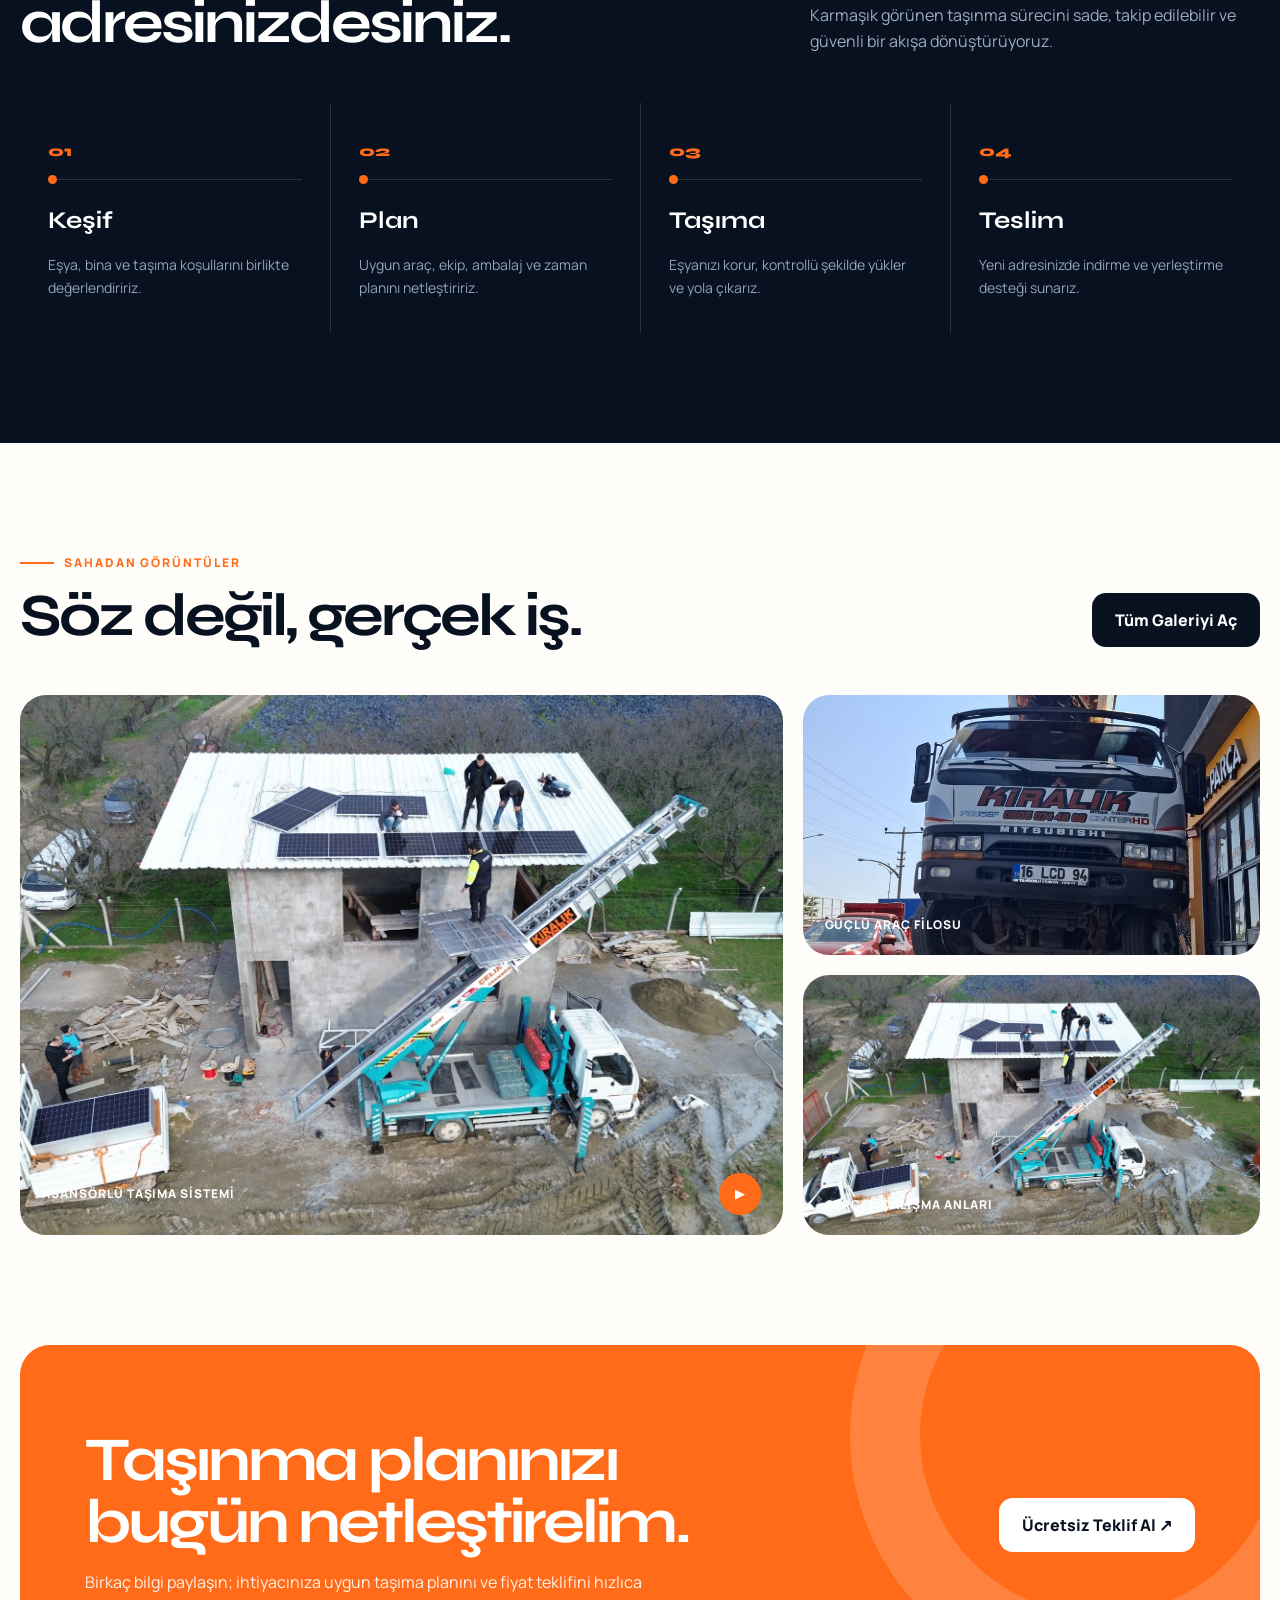
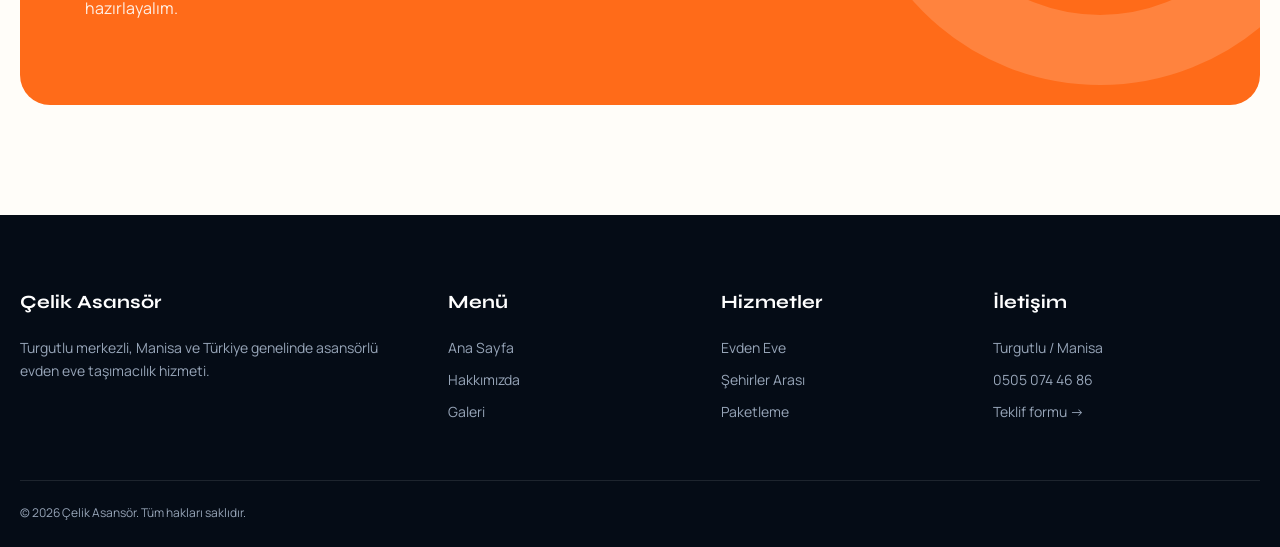
==== commit 32d140f1: "Çelik Asansör markası ve paketleme galerisi" ====
--- a/index.html
+++ b/index.html
@@ -3,7 +3,7 @@
 <head>
   <meta charset="UTF-8">
   <meta name="viewport" content="width=device-width, initial-scale=1.0">
-  <title>Erdal Nakliyat | Turgutlu Asansörlü Evden Eve Taşımacılık</title>
+  <title>Çelik Asansör | Turgutlu Asansörlü Evden Eve Taşımacılık</title>
   <meta name="description" content="Turgutlu ve çevresinde asansörlü evden eve nakliyat, şehirler arası taşıma ve profesyonel paketleme hizmeti.">
   <link rel="stylesheet" href="assets/css/style.css">
 </head>
@@ -17,9 +17,9 @@
 
   <nav class="navbar">
     <div class="container nav-inner">
-      <a href="index.html" class="logo" aria-label="Erdal Nakliyat ana sayfa">
-        <span class="logo-mark">EN</span>
-        <span>Erdal Nakliyat<small>Asansörlü Taşımacılık</small></span>
+      <a href="index.html" class="logo" aria-label="Çelik Asansör ana sayfa">
+        <span class="logo-mark">ÇA</span>
+        <span>Çelik Asansör<small>Asansörlü Taşımacılık</small></span>
       </a>
       <button class="nav-toggle" aria-label="Menüyü aç" aria-expanded="false">☰</button>
       <div class="menu">
@@ -51,7 +51,7 @@
 
         <div class="hero-media reveal">
           <div class="hero-photo">
-            <img src="assets/img/WhatsApp Image 2026-06-20 at 16.04.08.jpeg" alt="Erdal Nakliyat asansörlü taşıma aracı">
+            <img src="assets/img/WhatsApp Image 2026-06-20 at 16.04.08.jpeg" alt="Çelik Asansör taşıma aracı">
           </div>
           <div class="media-chip chip-one"><strong>7/24</strong><span>Hızlı destek</span></div>
           <div class="media-chip chip-two"><strong>Asansörlü</strong><span>Güvenli taşıma</span></div>
@@ -92,11 +92,11 @@
             <h3>Şehirler Arası Nakliyat</h3>
             <p>Manisa'dan Türkiye'nin dört bir yanına planlı ve güvenli teslimat.</p>
           </article>
-          <article class="service-card reveal">
+          <article class="service-card has-image reveal">
+            <img src="assets/img/paketleme4.jpeg" alt="Çelik Asansör profesyonel eşya paketleme">
             <span class="service-no">03</span>
-            <div class="service-icon">□</div>
             <h3>Paketleme & Koruma</h3>
-            <p>Mobilya, beyaz eşya ve hassas parçalar için doğru malzemeyle özenli ambalajlama.</p>
+            <p>Mobilya, beyaz eşya ve hassas parçaları koruyucu battaniye, karton ve streçle özenle hazırlıyoruz.</p>
           </article>
           <article class="service-card has-image reveal">
             <img src="assets/img/WhatsApp Image 2026-06-20 at 16.00.50.jpeg" alt="Asansörlü nakliyat aracı çalışma anı">
@@ -111,7 +111,7 @@
     <section class="section section-soft">
       <div class="container split">
         <div class="visual-stack reveal">
-          <div class="visual-main"><img src="assets/img/drone.jpeg" alt="Erdal Nakliyat saha çalışması"></div>
+          <div class="visual-main"><img src="assets/img/drone.jpeg" alt="Çelik Asansör saha çalışması"></div>
           <div class="visual-small"><img src="assets/img/WhatsApp Image 2026-06-20 at 16.04.08.jpeg" alt="Asansörlü nakliyat aracı"></div>
           <div class="experience-tag"><strong>Tek ekip</strong><span>Uçtan uca hizmet</span></div>
         </div>
@@ -180,12 +180,12 @@
 
   <footer class="footer">
     <div class="container footer-grid">
-      <div><h3>Erdal Nakliyat</h3><p>Turgutlu merkezli, Manisa ve Türkiye genelinde asansörlü evden eve taşımacılık hizmeti.</p></div>
+      <div><h3>Çelik Asansör</h3><p>Turgutlu merkezli, Manisa ve Türkiye genelinde asansörlü evden eve taşımacılık hizmeti.</p></div>
       <div><h3>Menü</h3><a href="index.html">Ana Sayfa</a><a href="hakkimizda.html">Hakkımızda</a><a href="galeri.html">Galeri</a></div>
       <div><h3>Hizmetler</h3><a href="hizmetler.html">Evden Eve</a><a href="hizmetler.html">Şehirler Arası</a><a href="hizmetler.html">Paketleme</a></div>
       <div><h3>İletişim</h3><p>Turgutlu / Manisa</p><a href="tel:+905050744686">0505 074 46 86</a><a href="iletisim.html">Teklif formu →</a></div>
     </div>
-    <div class="container copyright">© 2026 Erdal Nakliyat. Tüm hakları saklıdır.</div>
+    <div class="container copyright">© 2026 Çelik Asansör. Tüm hakları saklıdır.</div>
   </footer>
 
   <a class="whatsapp-float" href="https://wa.me/905050744686" target="_blank" rel="noopener" aria-label="WhatsApp ile iletişim">✆</a>
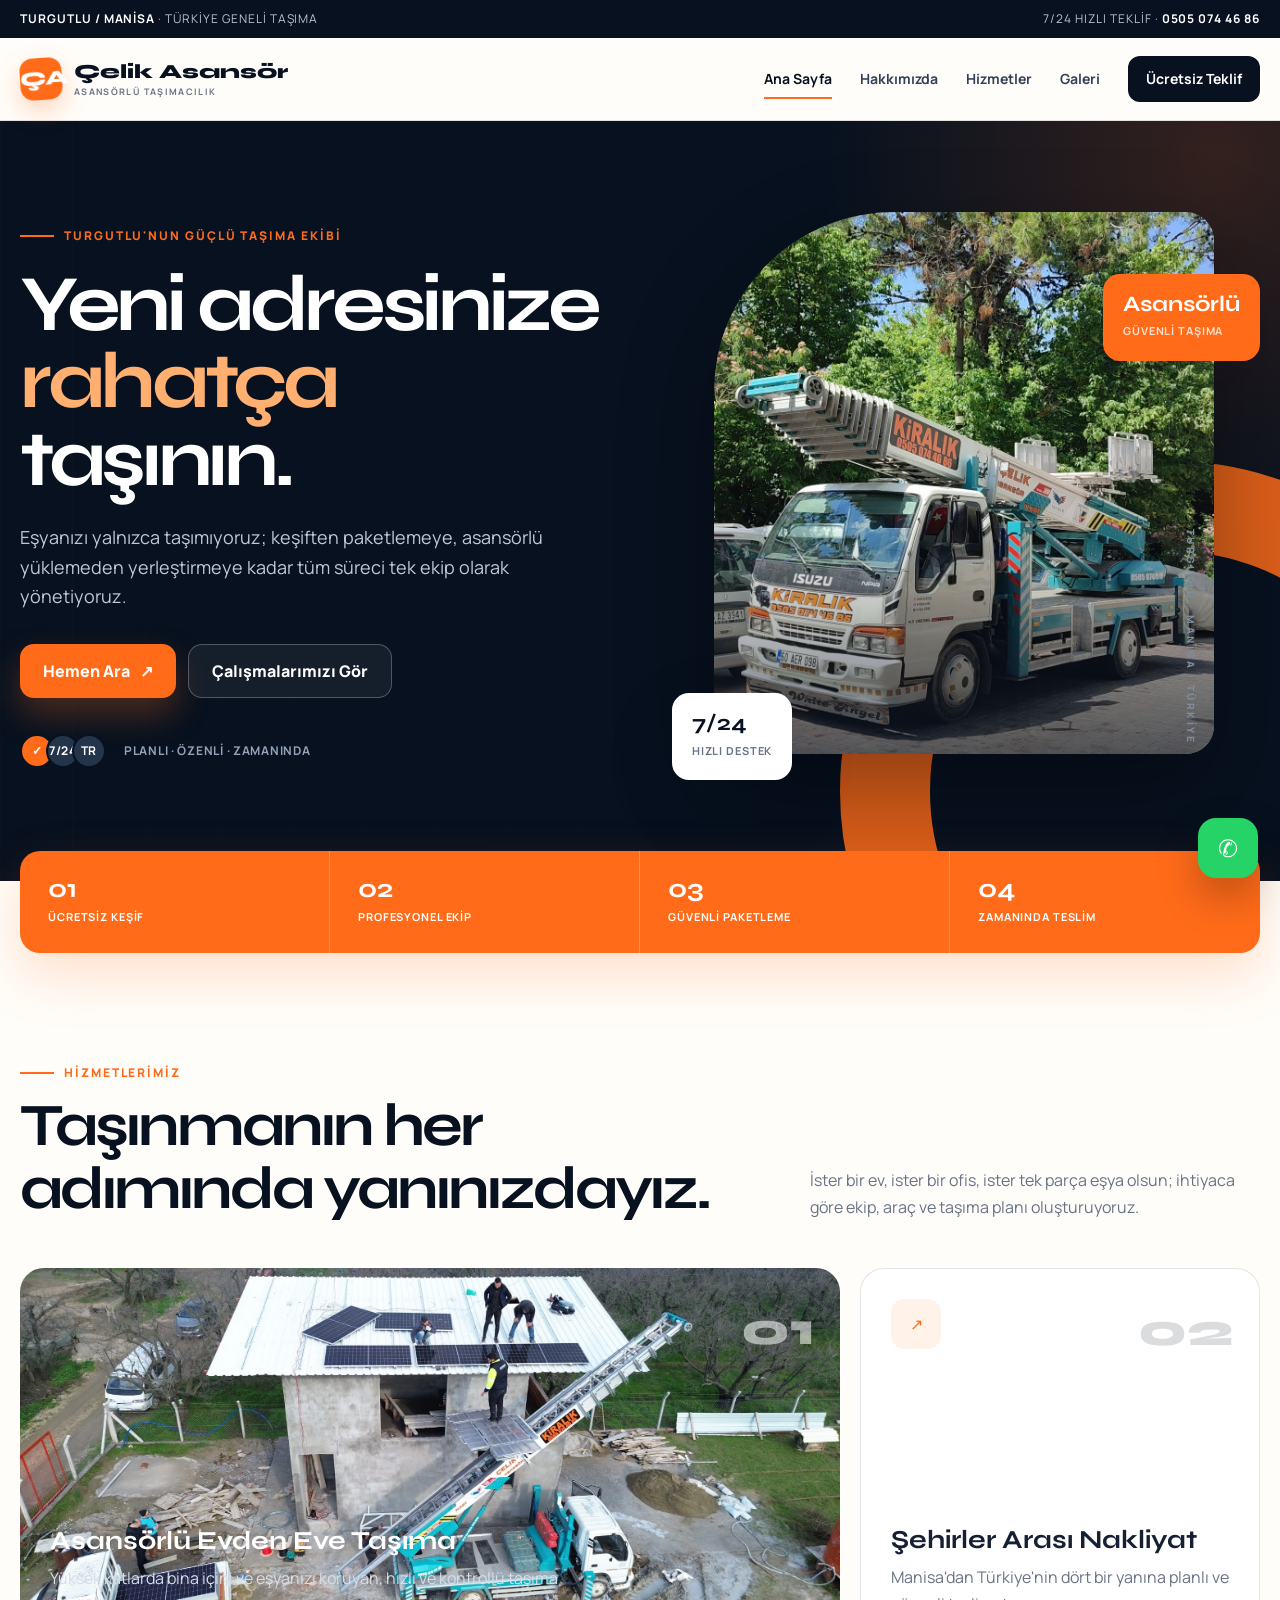
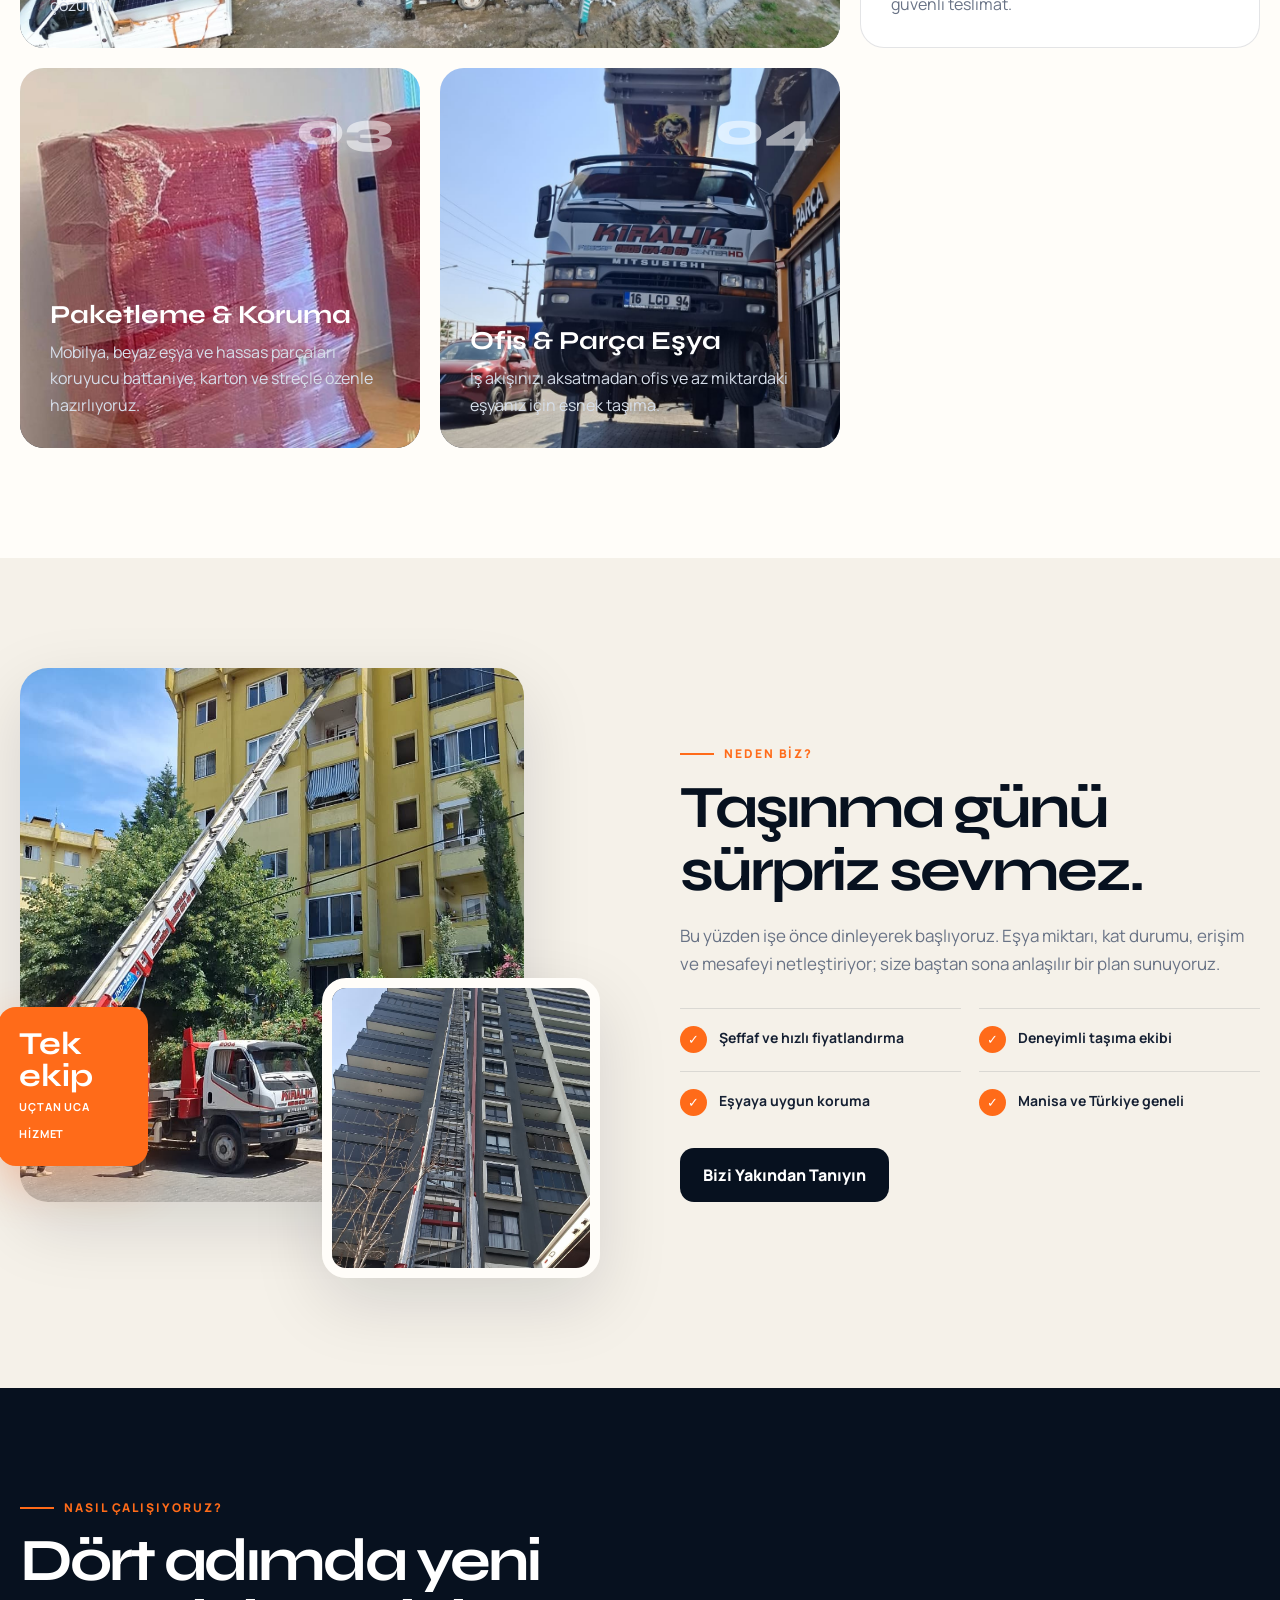
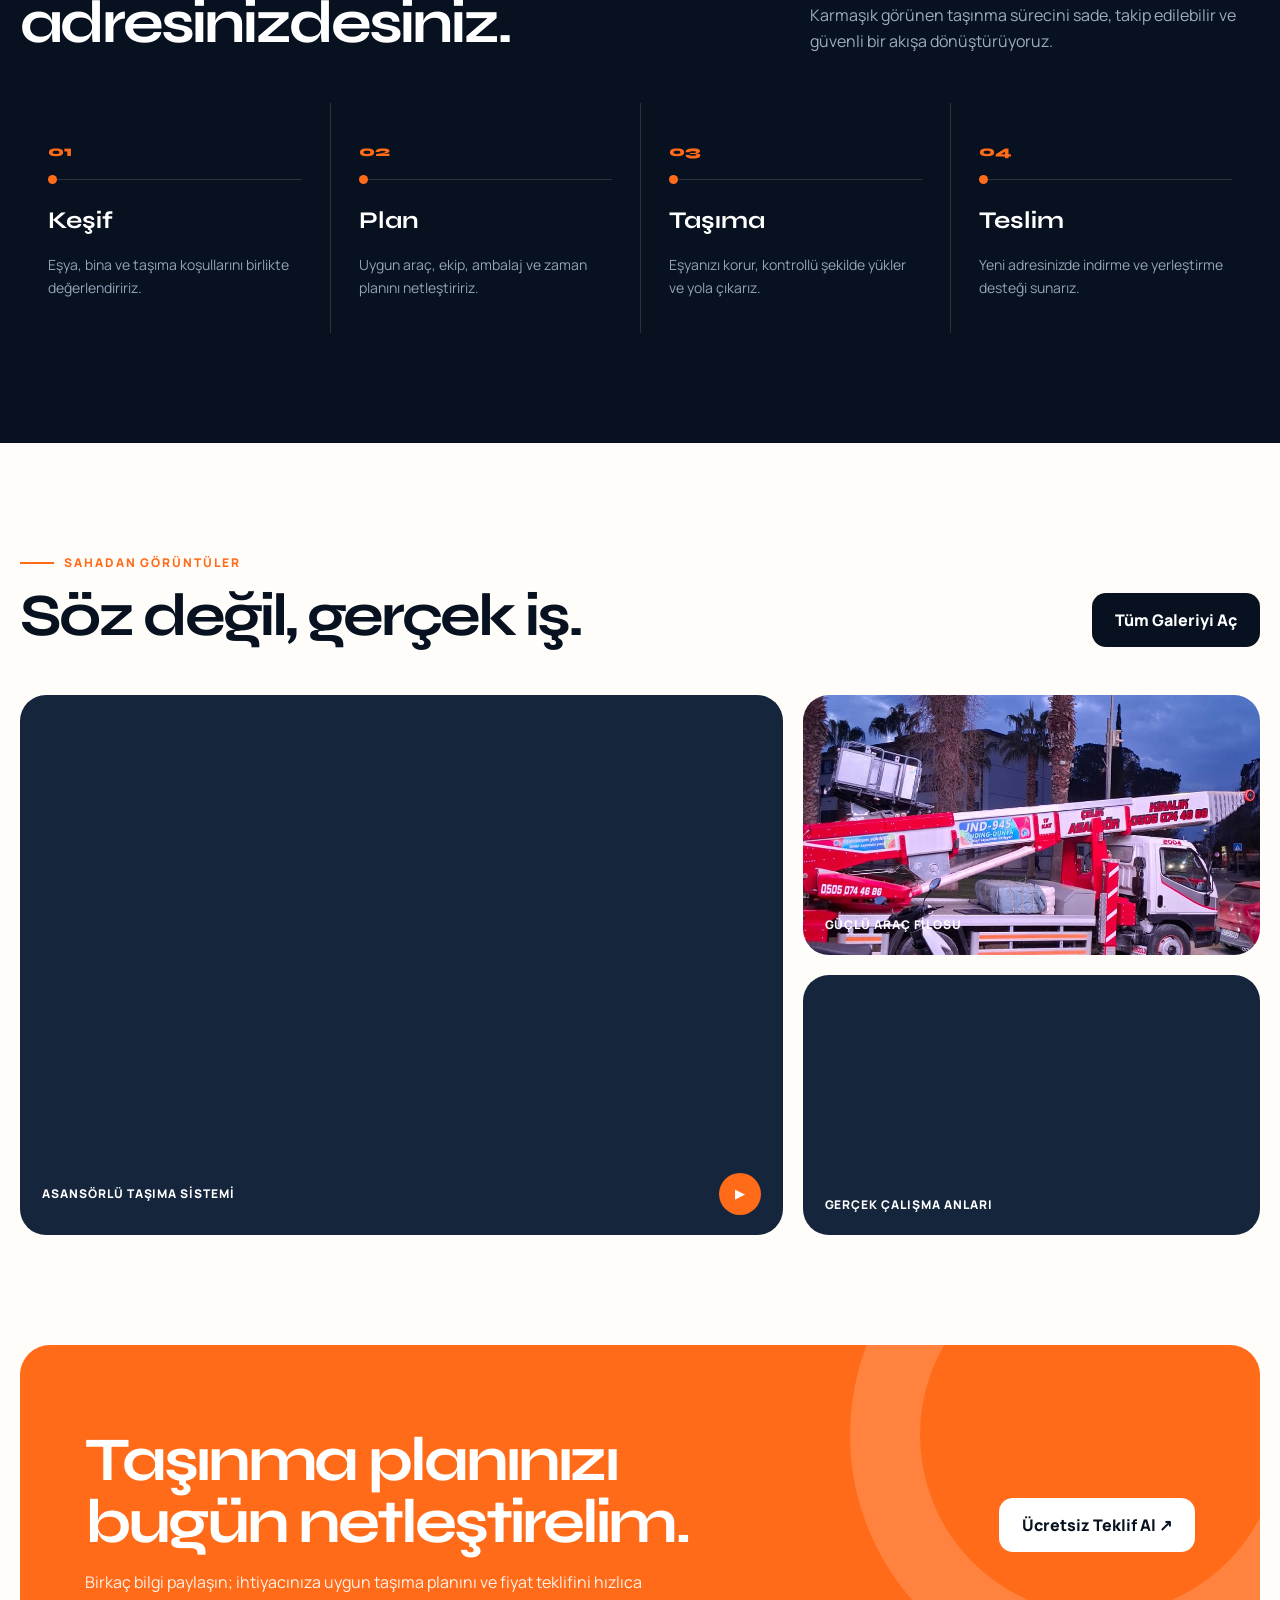
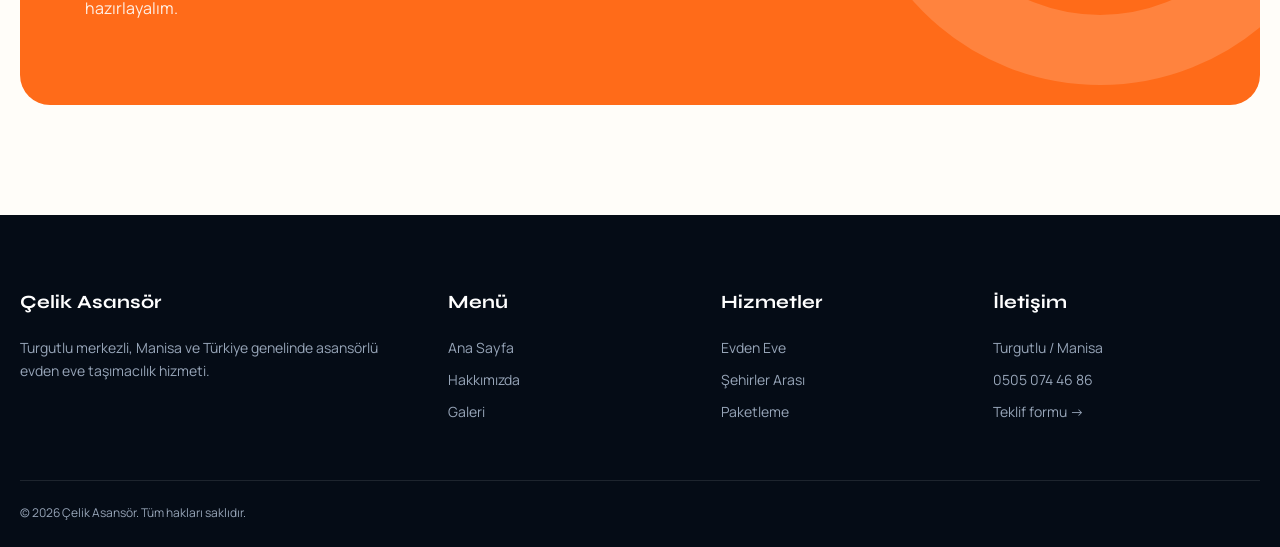
==== commit 7cd9fc30: "Yeni medya içeriklerini ekle ve görsel tekrarlarını azalt" ====
--- a/index.html
+++ b/index.html
@@ -111,8 +111,8 @@
     <section class="section section-soft">
       <div class="container split">
         <div class="visual-stack reveal">
-          <div class="visual-main"><img src="assets/img/drone.jpeg" alt="Çelik Asansör saha çalışması"></div>
-          <div class="visual-small"><img src="assets/img/WhatsApp Image 2026-06-20 at 16.04.08.jpeg" alt="Asansörlü nakliyat aracı"></div>
+          <div class="visual-main"><img src="assets/img/nakliyat9.jpeg" alt="Çelik Asansör aktif taşıma çalışması"></div>
+          <div class="visual-small"><img src="assets/img/yuksekKaterisim.jpeg" alt="Yüksek kata ulaşan dış cephe asansörü"></div>
           <div class="experience-tag"><strong>Tek ekip</strong><span>Uçtan uca hizmet</span></div>
         </div>
         <div class="text-block reveal">
@@ -156,12 +156,12 @@
         </div>
         <div class="media-showcase reveal">
           <div class="media-large">
-            <video muted loop autoplay playsinline poster="assets/img/drone.jpeg"><source src="assets/video/araclar.mp4" type="video/mp4"></video>
+            <video muted loop autoplay playsinline><source src="assets/video/araclar.mp4" type="video/mp4"></video>
             <div class="media-caption"><span>Asansörlü taşıma sistemi</span><span class="play-dot">▶</span></div>
           </div>
           <div class="media-column">
-            <div class="media-side"><img src="assets/img/WhatsApp Image 2026-06-20 at 16.00.50.jpeg" alt="Saha çalışması"><div class="media-caption"><span>Güçlü araç filosu</span></div></div>
-            <div class="media-side"><video muted loop autoplay playsinline poster="assets/img/drone.jpeg"><source src="assets/video/tasima6.mp4" type="video/mp4"></video><div class="media-caption"><span>Gerçek çalışma anları</span></div></div>
+            <div class="media-side"><img src="assets/img/arac.jpeg" alt="Çelik Asansör araç filosu"><div class="media-caption"><span>Güçlü araç filosu</span></div></div>
+            <div class="media-side"><video muted loop autoplay playsinline><source src="assets/video/tasima6.mp4" type="video/mp4"></video><div class="media-caption"><span>Gerçek çalışma anları</span></div></div>
           </div>
         </div>
       </div>
--- a/assets/css/style.css
+++ b/assets/css/style.css
@@ -427,6 +427,13 @@
 .media-side{height:260px}
 .media-column{display:grid;gap:20px}
 .media-showcase img,.media-showcase video{width:100%;height:100%;object-fit:cover}
+.media-showcase video.portrait-video{object-fit:contain;background:var(--ink)}
+.media-large.portrait-media{
+  width:min(100%,410px);
+  height:620px;
+  justify-self:center;
+}
+.media-side.portrait-media{height:360px}
 .media-caption{
   position:absolute;left:22px;right:22px;bottom:20px;
   display:flex;align-items:center;justify-content:space-between;
@@ -487,6 +494,15 @@
 .gallery-item{position:relative;height:330px;overflow:hidden;border-radius:22px;background:var(--ink)}
 .gallery-item:nth-child(1),.gallery-item:nth-child(5){grid-column:span 2}
 .gallery-item video,.gallery-item img{width:100%;height:100%;object-fit:cover}
+.gallery-item.portrait-media{
+  width:100%;
+  max-width:390px;
+  height:auto;
+  aspect-ratio:9/16;
+  justify-self:center;
+  grid-column:span 1!important;
+}
+.gallery-item video.portrait-video{object-fit:contain;background:var(--ink)}
 .gallery-item::after{content:"";position:absolute;inset:0;pointer-events:none;background:linear-gradient(180deg,transparent 60%,rgba(7,17,31,.56))}
 .gallery-label{position:absolute;z-index:2;left:20px;bottom:16px;color:#fff;font-size:12px;font-weight:800;text-transform:uppercase;letter-spacing:.08em}
 
@@ -590,6 +606,8 @@
   .process-card{border-left:0;border-top:1px solid rgba(255,255,255,.14)}
   .process-card:first-child{border-top:0}
   .media-large{height:420px}
+  .media-large.portrait-media{height:auto;aspect-ratio:9/16}
+  .media-side.portrait-media{height:auto;aspect-ratio:9/16}
   .media-column{grid-template-columns:1fr}
   .cta{min-height:440px;padding:35px;align-items:flex-start;justify-content:center;flex-direction:column}
   .cta h2{font-size:42px}
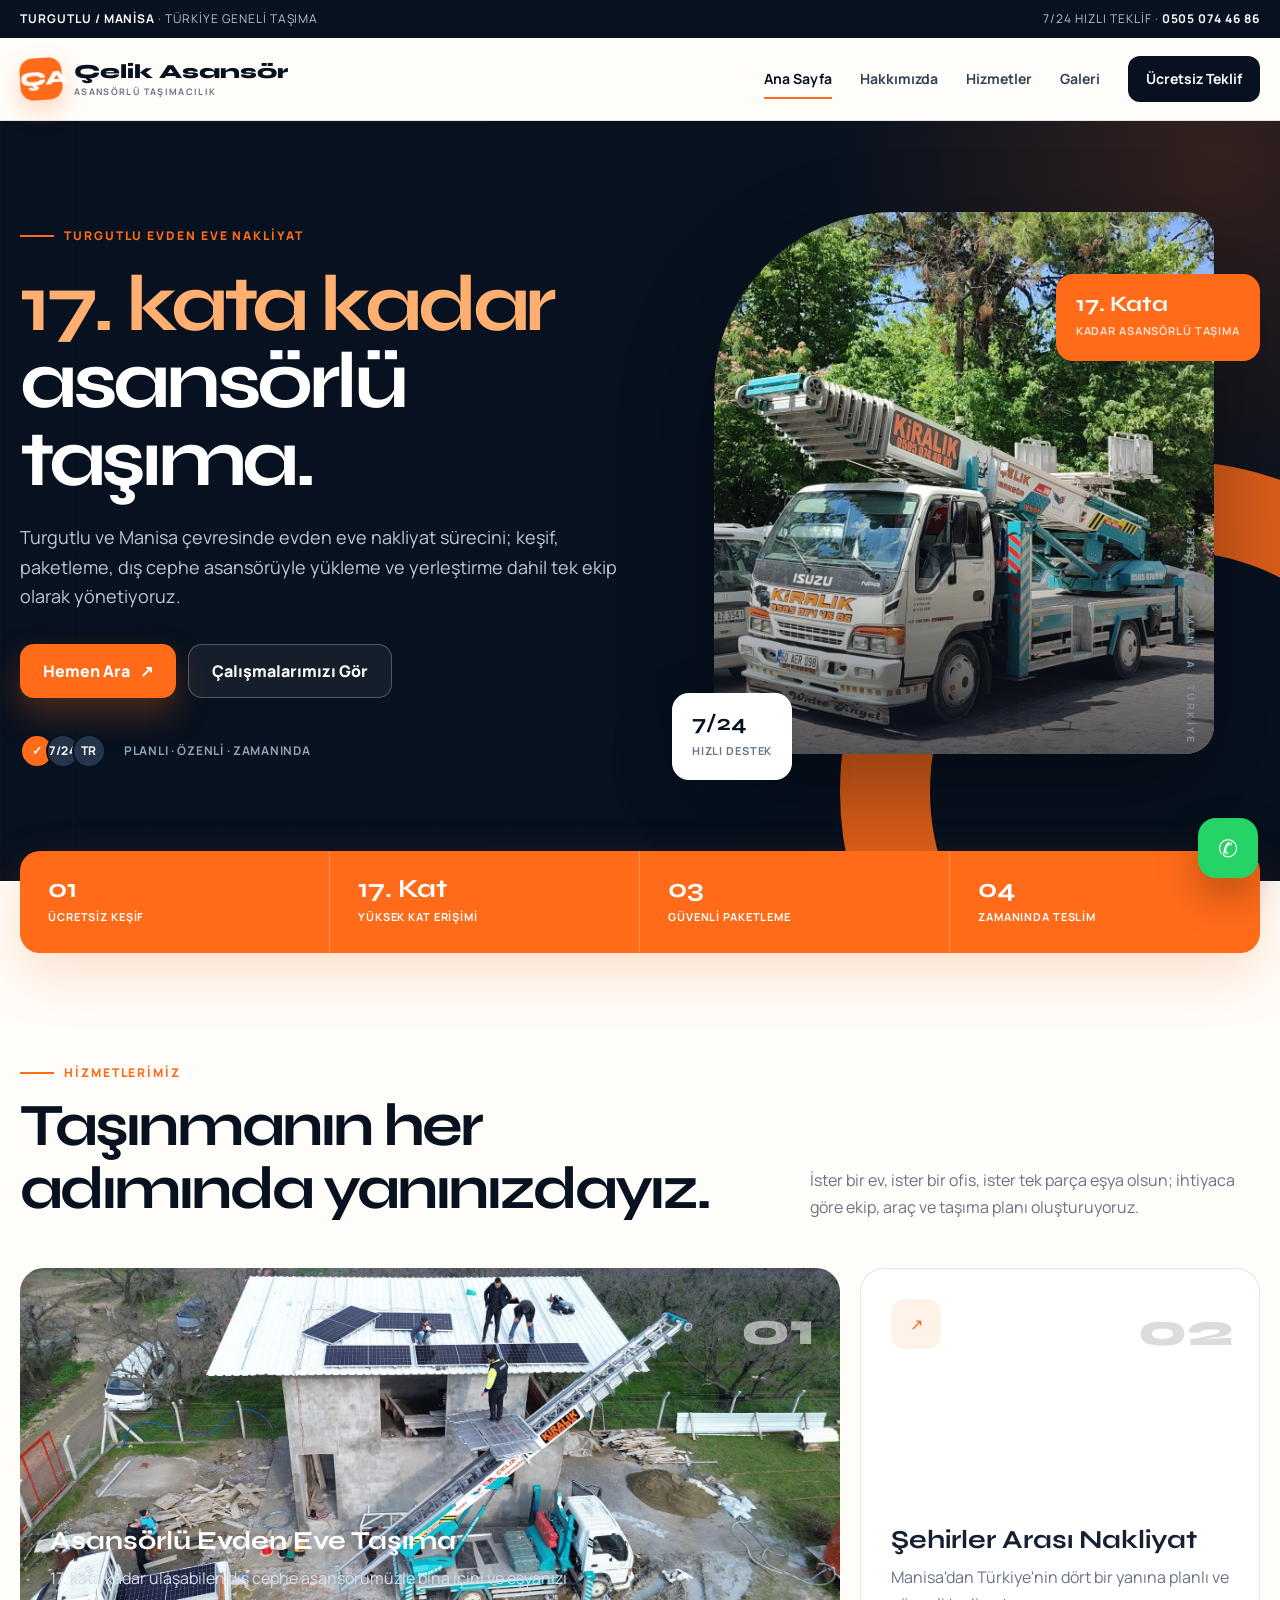
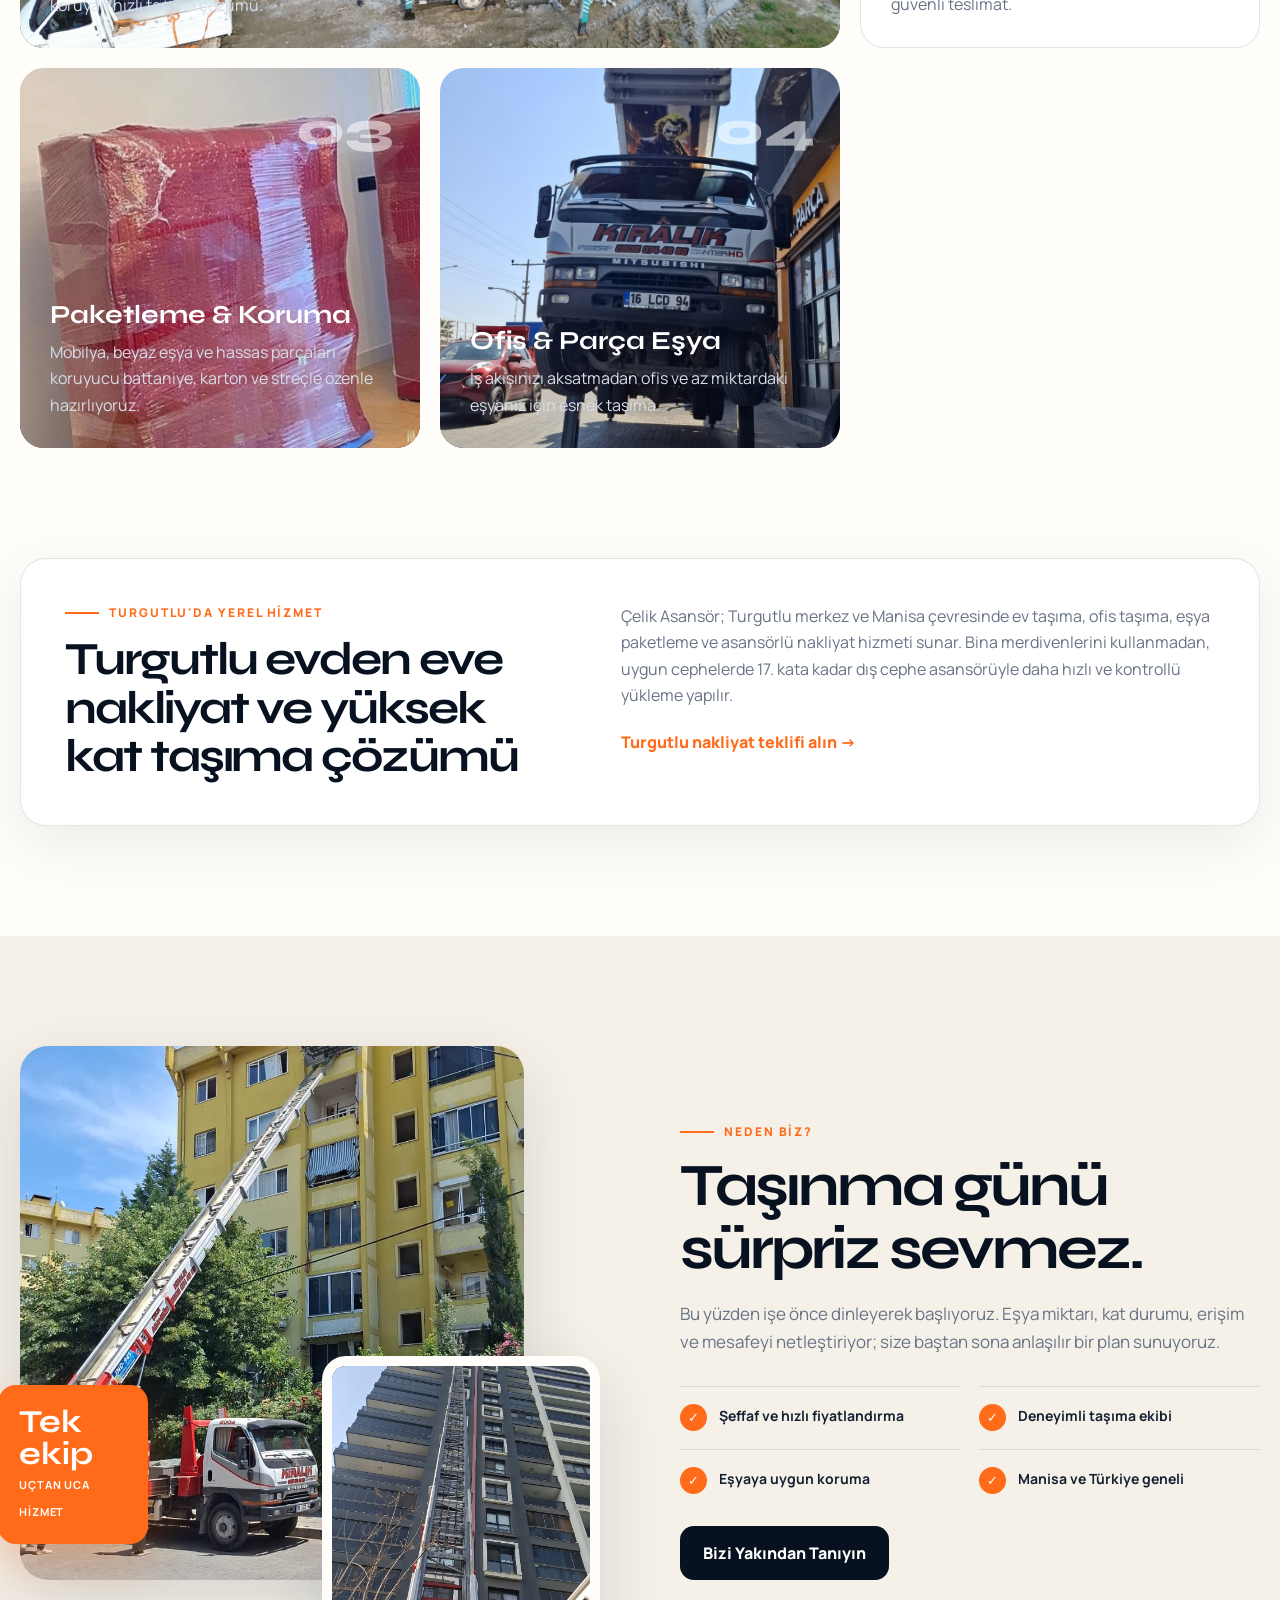
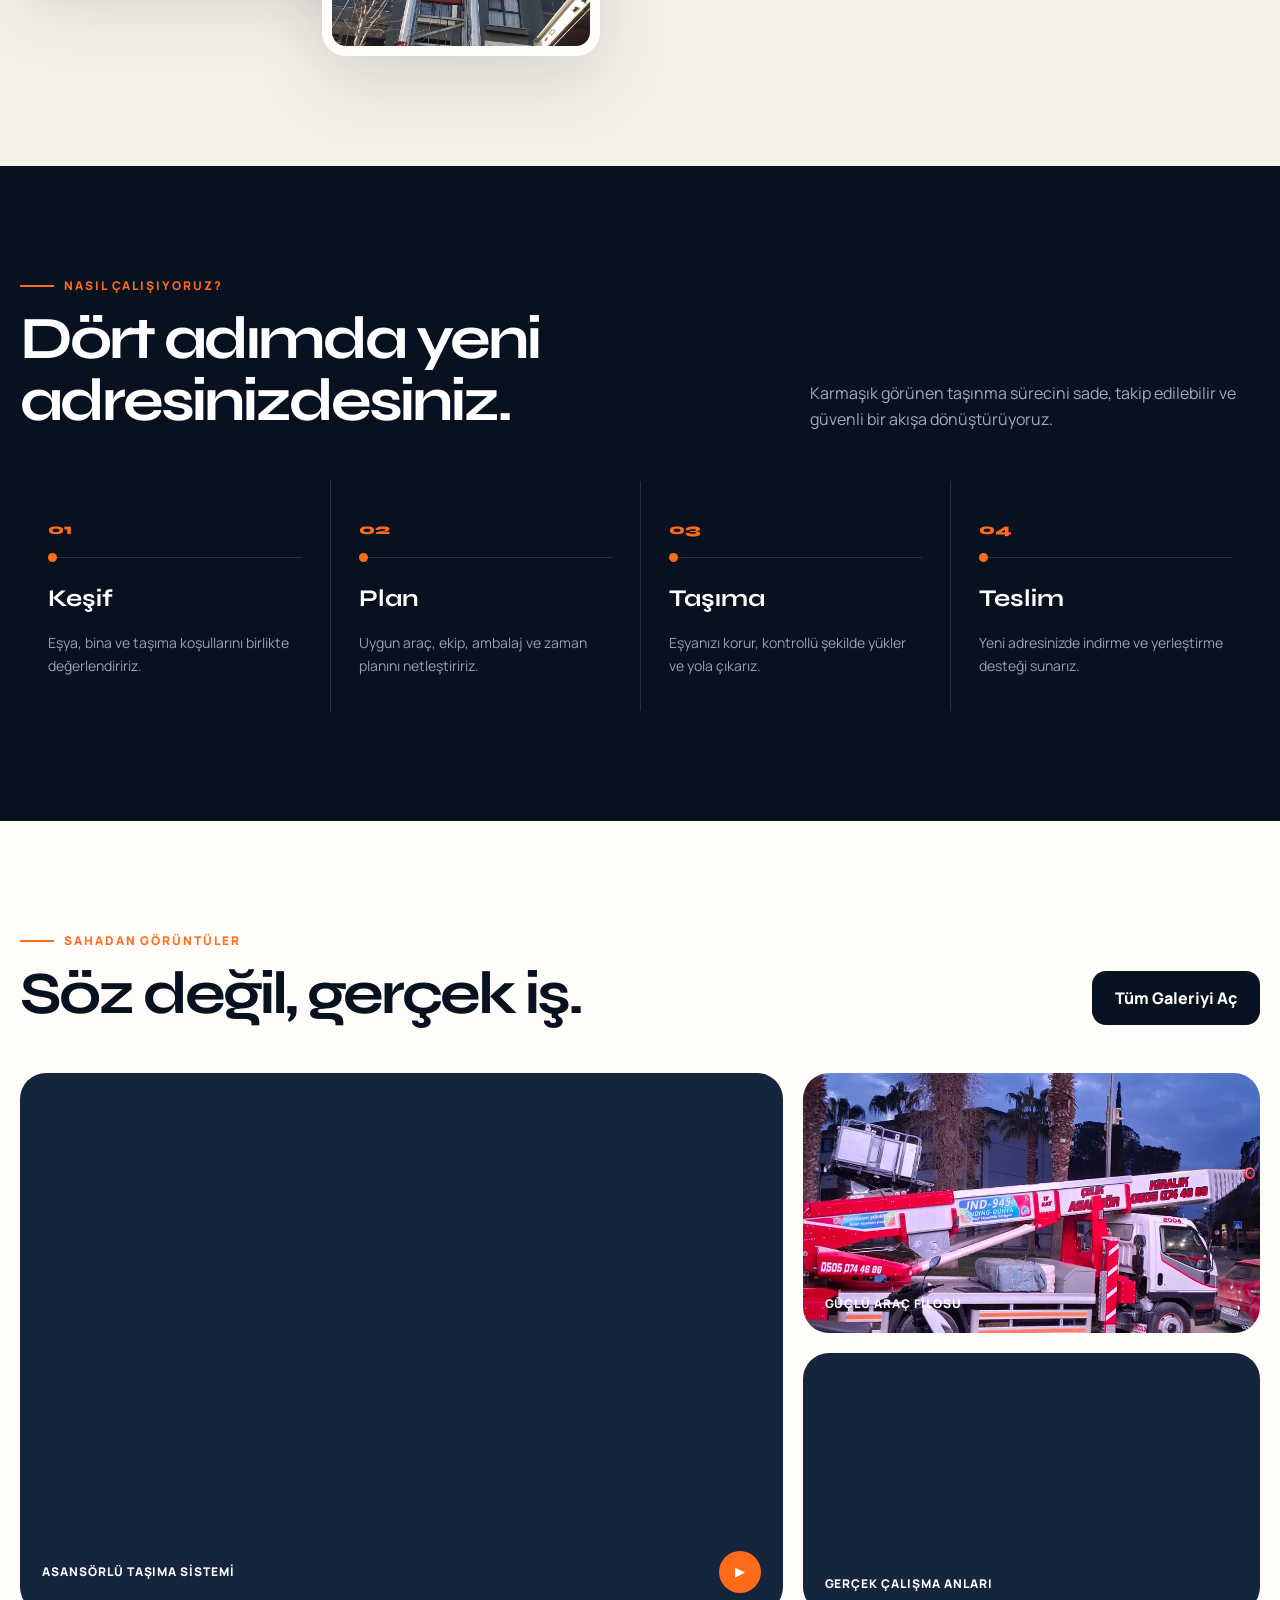
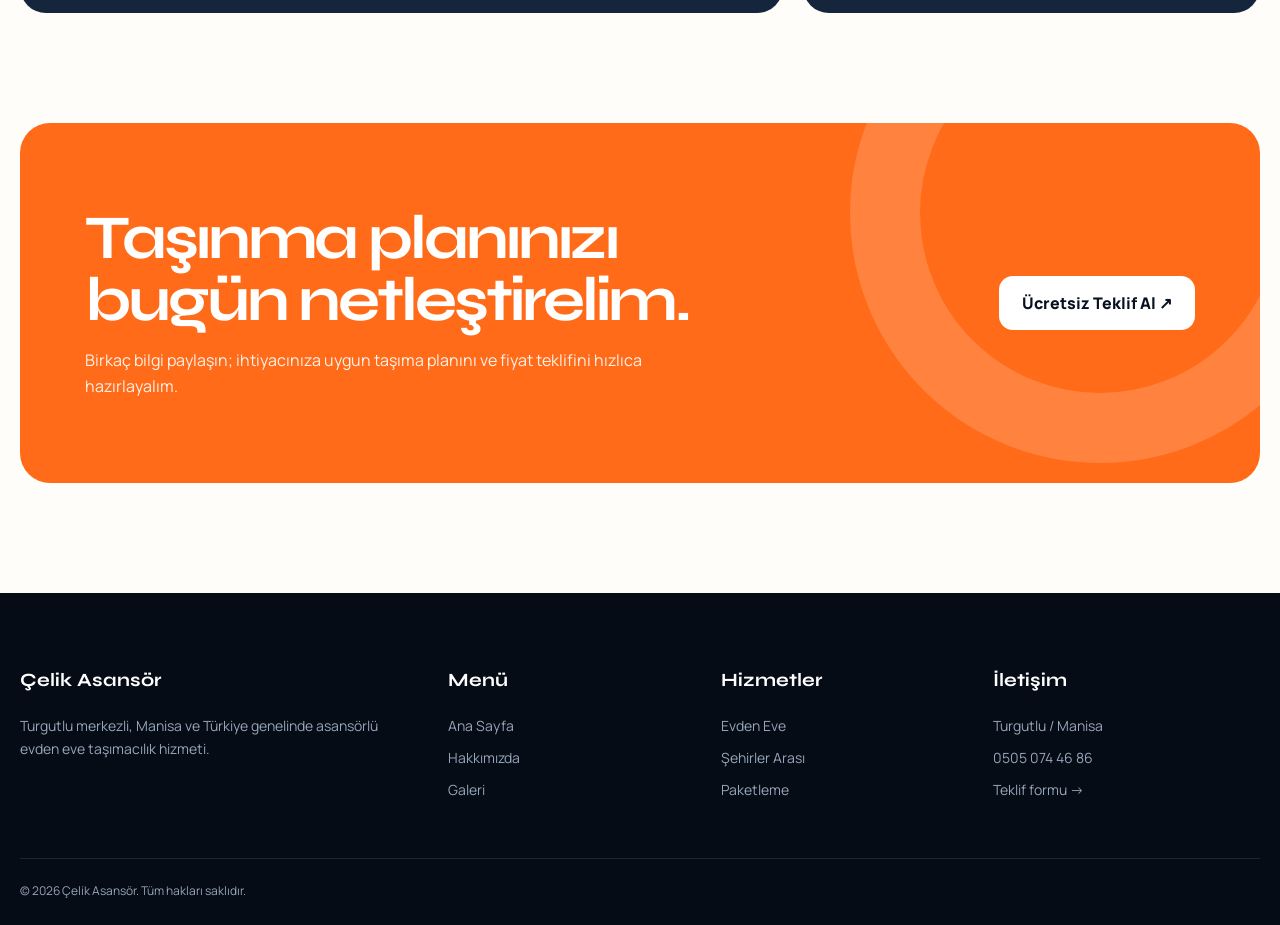
==== commit 43150ac8: "17 kat taşıma detayı ve yerel SEO iyileştirmeleri" ====
--- a/index.html
+++ b/index.html
@@ -3,9 +3,48 @@
 <head>
   <meta charset="UTF-8">
   <meta name="viewport" content="width=device-width, initial-scale=1.0">
-  <title>Çelik Asansör | Turgutlu Asansörlü Evden Eve Taşımacılık</title>
-  <meta name="description" content="Turgutlu ve çevresinde asansörlü evden eve nakliyat, şehirler arası taşıma ve profesyonel paketleme hizmeti.">
+  <title>Turgutlu Evden Eve Nakliyat & Asansörlü Taşıma | Çelik Asansör</title>
+  <meta name="description" content="Turgutlu evden eve nakliyat ve 17. kata kadar asansörlü taşıma hizmeti. Profesyonel paketleme, şehir içi ve şehirler arası nakliyat için teklif alın.">
+  <meta name="robots" content="index, follow, max-image-preview:large">
+  <link rel="canonical" href="https://alipanpalli.github.io/erdal-nakliyat-premium/">
+  <meta property="og:locale" content="tr_TR">
+  <meta property="og:type" content="website">
+  <meta property="og:title" content="Turgutlu Evden Eve Nakliyat | Çelik Asansör">
+  <meta property="og:description" content="17. kata kadar asansörlü evden eve taşıma, paketleme ve şehirler arası nakliyat hizmeti.">
+  <meta property="og:url" content="https://alipanpalli.github.io/erdal-nakliyat-premium/">
+  <meta property="og:image" content="https://alipanpalli.github.io/erdal-nakliyat-premium/assets/img/nakliyat9.jpeg">
+  <meta name="twitter:card" content="summary_large_image">
   <link rel="stylesheet" href="assets/css/style.css">
+  <script type="application/ld+json">
+  {
+    "@context": "https://schema.org",
+    "@type": "MovingCompany",
+    "name": "Çelik Asansör",
+    "description": "Turgutlu merkezli, 17. kata kadar asansörlü evden eve nakliyat ve paketleme hizmeti.",
+    "url": "https://alipanpalli.github.io/erdal-nakliyat-premium/",
+    "telephone": "+90 505 074 46 86",
+    "image": "https://alipanpalli.github.io/erdal-nakliyat-premium/assets/img/nakliyat9.jpeg",
+    "address": {
+      "@type": "PostalAddress",
+      "addressLocality": "Turgutlu",
+      "addressRegion": "Manisa",
+      "addressCountry": "TR"
+    },
+    "areaServed": [
+      {"@type": "City", "name": "Turgutlu"},
+      {"@type": "AdministrativeArea", "name": "Manisa"},
+      {"@type": "Country", "name": "Türkiye"}
+    ],
+    "openingHours": "Mo-Su 00:00-23:59",
+    "priceRange": "₺₺",
+    "serviceType": [
+      "Evden eve nakliyat",
+      "Asansörlü taşıma",
+      "Şehirler arası nakliyat",
+      "Eşya paketleme"
+    ]
+  }
+  </script>
 </head>
 <body>
   <div class="topbar">
@@ -36,9 +75,9 @@
     <section class="hero">
       <div class="container hero-grid">
         <div class="hero-content reveal">
-          <div class="kicker">Turgutlu'nun güçlü taşıma ekibi</div>
-          <h1>Yeni adresinize <em>rahatça</em> taşının.</h1>
-          <p class="hero-copy">Eşyanızı yalnızca taşımıyoruz; keşiften paketlemeye, asansörlü yüklemeden yerleştirmeye kadar tüm süreci tek ekip olarak yönetiyoruz.</p>
+          <div class="kicker">Turgutlu evden eve nakliyat</div>
+          <h1><em>17. kata kadar</em> asansörlü taşıma.</h1>
+          <p class="hero-copy">Turgutlu ve Manisa çevresinde evden eve nakliyat sürecini; keşif, paketleme, dış cephe asansörüyle yükleme ve yerleştirme dahil tek ekip olarak yönetiyoruz.</p>
           <div class="hero-actions">
             <a href="tel:+905050744686" class="btn btn-primary">Hemen Ara <span>↗</span></a>
             <a href="galeri.html" class="btn btn-outline">Çalışmalarımızı Gör</a>
@@ -54,7 +93,7 @@
             <img src="assets/img/WhatsApp Image 2026-06-20 at 16.04.08.jpeg" alt="Çelik Asansör taşıma aracı">
           </div>
           <div class="media-chip chip-one"><strong>7/24</strong><span>Hızlı destek</span></div>
-          <div class="media-chip chip-two"><strong>Asansörlü</strong><span>Güvenli taşıma</span></div>
+          <div class="media-chip chip-two"><strong>17. Kata</strong><span>Kadar asansörlü taşıma</span></div>
           <div class="vertical-label">Turgutlu · Manisa · Türkiye</div>
         </div>
       </div>
@@ -63,7 +102,7 @@
     <div class="proof-strip">
       <div class="container proof-inner">
         <div class="proof-item"><strong>01</strong><span>Ücretsiz keşif</span></div>
-        <div class="proof-item"><strong>02</strong><span>Profesyonel ekip</span></div>
+        <div class="proof-item"><strong>17. Kat</strong><span>Yüksek kat erişimi</span></div>
         <div class="proof-item"><strong>03</strong><span>Güvenli paketleme</span></div>
         <div class="proof-item"><strong>04</strong><span>Zamanında teslim</span></div>
       </div>
@@ -84,7 +123,7 @@
             <img src="assets/img/drone.jpeg" alt="Asansörlü dış cephe taşıma çalışması">
             <span class="service-no">01</span>
             <h3>Asansörlü Evden Eve Taşıma</h3>
-            <p>Yüksek katlarda bina içini ve eşyanızı koruyan, hızlı ve kontrollü taşıma çözümü.</p>
+            <p>17. kata kadar ulaşabilen dış cephe asansörümüzle bina içini ve eşyanızı koruyan hızlı taşıma çözümü.</p>
           </article>
           <article class="service-card reveal">
             <span class="service-no">02</span>
@@ -104,6 +143,19 @@
             <h3>Ofis & Parça Eşya</h3>
             <p>İş akışınızı aksatmadan ofis ve az miktardaki eşyanız için esnek taşıma.</p>
           </article>
+        </div>
+      </div>
+    </section>
+
+    <section class="local-seo">
+      <div class="container local-seo-inner reveal">
+        <div>
+          <div class="eyebrow">Turgutlu'da yerel hizmet</div>
+          <h2>Turgutlu evden eve nakliyat ve yüksek kat taşıma çözümü</h2>
+        </div>
+        <div>
+          <p>Çelik Asansör; Turgutlu merkez ve Manisa çevresinde ev taşıma, ofis taşıma, eşya paketleme ve asansörlü nakliyat hizmeti sunar. Bina merdivenlerini kullanmadan, uygun cephelerde 17. kata kadar dış cephe asansörüyle daha hızlı ve kontrollü yükleme yapılır.</p>
+          <a href="iletisim.html">Turgutlu nakliyat teklifi alın →</a>
         </div>
       </div>
     </section>
--- a/assets/css/style.css
+++ b/assets/css/style.css
@@ -303,6 +303,33 @@
 .section{padding:110px 0}
 .section-soft{background:var(--cream)}
 .section-dark{color:#fff;background:var(--ink)}
+.local-seo{padding:0 0 110px}
+.local-seo-inner{
+  display:grid;
+  grid-template-columns:.9fr 1.1fr;
+  gap:70px;
+  align-items:start;
+  padding:44px;
+  border:1px solid var(--line);
+  border-radius:26px;
+  background:#fff;
+  box-shadow:0 18px 55px rgba(7,17,31,.07);
+}
+.local-seo h2{
+  margin-top:12px;
+  color:var(--ink);
+  font-family:"Syne",Arial,sans-serif;
+  font-size:clamp(30px,4vw,46px);
+  line-height:1.06;
+  letter-spacing:-.045em;
+}
+.local-seo p{color:var(--muted);font-size:16px}
+.local-seo a{
+  display:inline-block;
+  margin-top:20px;
+  color:var(--orange);
+  font-weight:800;
+}
 .section-head{
   display:flex;
   align-items:end;
@@ -553,6 +580,7 @@
   .menu a{padding:13px}
   .menu a::after{display:none}
   .hero-grid,.split{grid-template-columns:1fr}
+  .local-seo-inner{grid-template-columns:1fr;gap:28px}
   .hero-grid{gap:52px}
   .hero-media{min-height:540px}
   .proof-inner{grid-template-columns:1fr 1fr}
@@ -591,6 +619,8 @@
   .proof-item{padding:20px 17px}
   .proof-item strong{font-size:21px}
   .section{padding:78px 0}
+  .local-seo{padding-bottom:78px}
+  .local-seo-inner{padding:28px}
   .section-head{align-items:flex-start;flex-direction:column;margin-bottom:34px}
   .section-head h2,.text-block h2,.page-header h1{font-size:40px}
   .service-grid,.grid-3,.gallery-grid{grid-template-columns:1fr}
